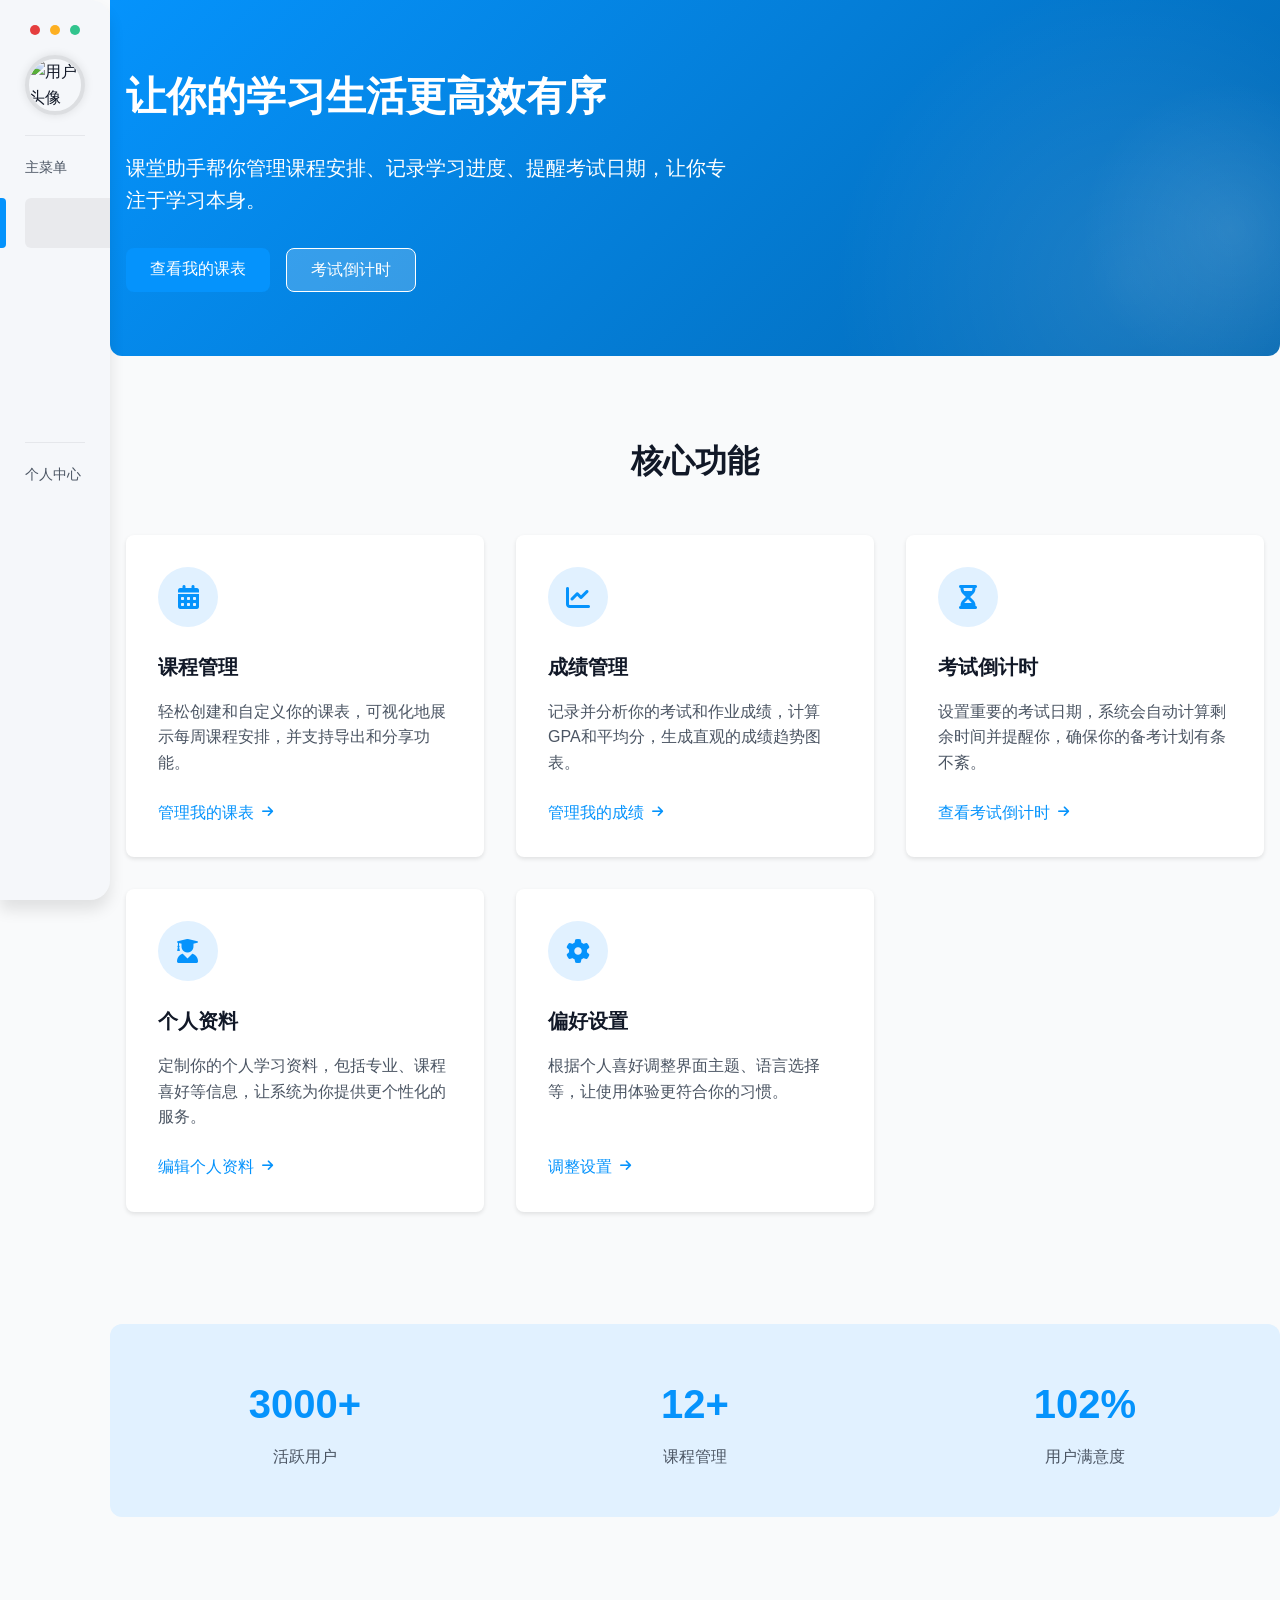
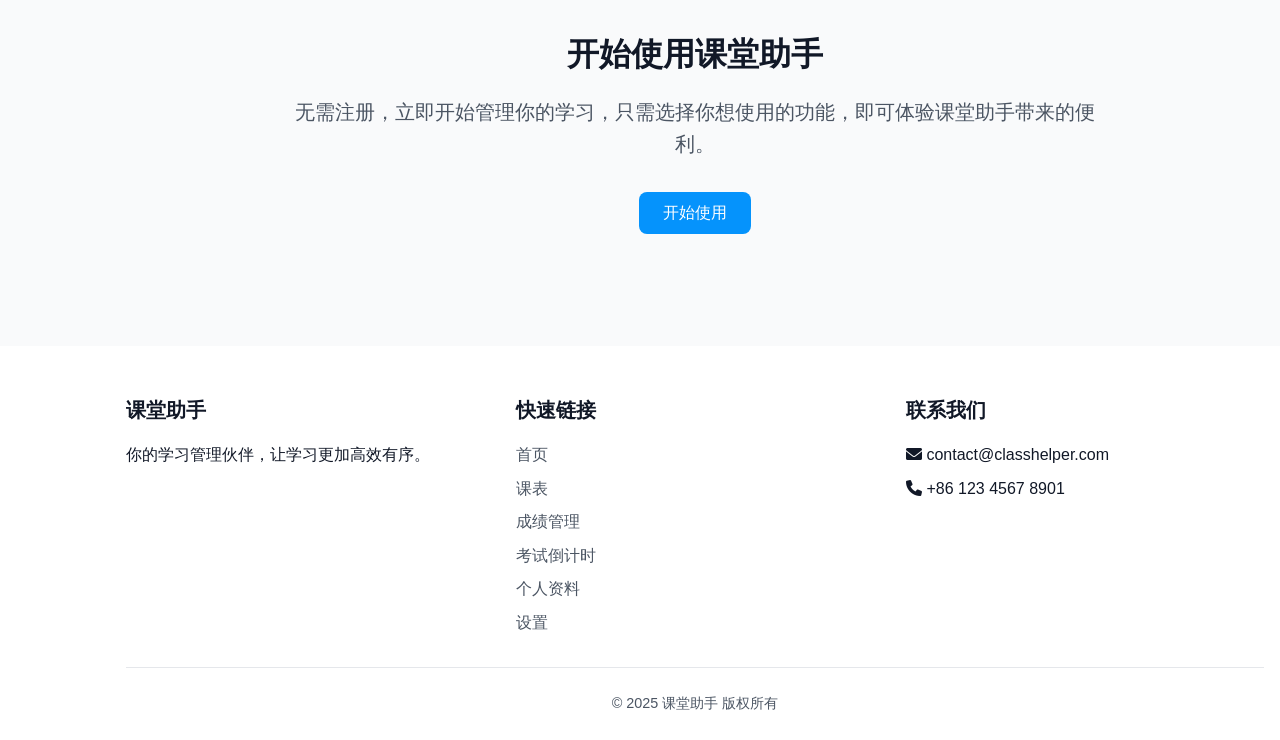
==== index.html @ 1c9ebeb3 "添加滚动动画样式和模块，并在“首页”成功应用" ====
<!DOCTYPE html>
<html lang="zh-CN">
  <head>
    <meta charset="UTF-8" />
    <meta name="viewport" content="width=device-width, initial-scale=1.0" />
    <title>课堂助手 - 你的学习管理伙伴</title>
    <link rel="stylesheet" href="css/styles.css" />
    <link rel="stylesheet" href="css/sidebar.css" />
    <!-- 添加滚动动画样式 -->
    <link rel="stylesheet" href="css/scrollAnimation.css" />
    <!-- 使用图标库 -->
    <link
      rel="stylesheet"
      href="https://cdnjs.cloudflare.com/ajax/libs/font-awesome/6.0.0/css/all.min.css"
    />
    <!-- 添加 Remix Icon 库，用于侧边栏图标 -->
    <link
      href="https://cdn.jsdelivr.net/npm/remixicon@3.5.0/fonts/remixicon.css"
      rel="stylesheet"
    />
    <style>
      /* 首页特定样式 */
      .hero-section {
        background: linear-gradient(135deg, var(--primary-color), #0368b2);
        color: white;
        padding: 4rem 0;
        margin-bottom: 3rem;
        border-radius: 0 0 var(--border-radius-lg) var(--border-radius-lg);
        position: relative;
        overflow: hidden;
      }

      .hero-content {
        max-width: 600px;
        position: relative;
        z-index: 2;
      }

      .hero-title {
        font-size: 2.5rem;
        font-weight: 700;
        margin-bottom: 1.5rem;
      }

      .hero-text {
        font-size: 1.25rem;
        margin-bottom: 2rem;
        opacity: 0.9;
      }

      .hero-buttons {
        display: flex;
        gap: 1rem;
        flex-wrap: wrap;
      }

      .hero-decoration {
        position: absolute;
        right: -150px;
        top: -20px;
        width: 600px;
        height: 600px;
        background: radial-gradient(
          circle,
          rgba(255, 255, 255, 0.1) 0%,
          rgba(255, 255, 255, 0) 70%
        );
        border-radius: 50%;
        z-index: 1;
      }

      .hero-decoration::before {
        content: "";
        position: absolute;
        right: 50px;
        top: 100px;
        width: 300px;
        height: 300px;
        background: radial-gradient(
          circle,
          rgba(255, 255, 255, 0.1) 0%,
          rgba(255, 255, 255, 0) 70%
        );
        border-radius: 50%;
      }

      .features-section {
        padding: 2rem 0 4rem;
      }

      .section-title {
        text-align: center;
        margin-bottom: 3rem;
        font-size: 2rem;
        font-weight: 700;
      }

      .features-grid {
        display: grid;
        grid-template-columns: repeat(auto-fill, minmax(300px, 1fr));
        gap: 2rem;
      }

      .feature-card {
        padding: 2rem;
        border-radius: var(--border-radius);
        background-color: var(--background-color);
        box-shadow: var(--shadow);
        display: flex;
        flex-direction: column;
        align-items: flex-start;
        transition: transform 0.3s, box-shadow 0.3s;
      }

      .feature-card:hover {
        transform: translateY(-5px);
        box-shadow: var(--shadow-md);
      }

      .feature-icon {
        width: 60px;
        height: 60px;
        background-color: var(--primary-light);
        color: var(--primary-color);
        display: flex;
        align-items: center;
        justify-content: center;
        border-radius: 50%;
        font-size: 1.5rem;
        margin-bottom: 1.5rem;
      }

      .feature-title {
        font-size: 1.25rem;
        font-weight: 600;
        margin-bottom: 1rem;
      }

      .feature-text {
        color: var(--text-secondary);
        margin-bottom: 1.5rem;
      }

      .feature-link {
        margin-top: auto;
        font-weight: 500;
        display: flex;
        align-items: center;
        gap: 0.5rem;
      }

      .feature-link i {
        font-size: 0.8rem;
        transition: transform 0.3s;
      }

      .feature-link:hover i {
        transform: translateX(3px);
      }

      .stats-section {
        background-color: var(--primary-light);
        padding: 3rem 0;
        margin: 3rem 0;
        border-radius: var(--border-radius-lg);
      }

      .stats-grid {
        display: grid;
        grid-template-columns: repeat(3, 1fr);
        gap: 2rem;
      }

      .stat-item {
        text-align: center;
      }

      .stat-number {
        font-size: 2.5rem;
        font-weight: 700;
        color: var(--primary-color);
        margin-bottom: 0.5rem;
      }

      .stat-label {
        color: var(--text-secondary);
        font-weight: 500;
      }

      .cta-section {
        padding: 4rem 0;
        text-align: center;
      }

      .cta-title {
        font-size: 2rem;
        margin-bottom: 1rem;
      }

      .cta-text {
        color: var(--text-secondary);
        font-size: 1.25rem;
        max-width: 800px;
        margin: 0 auto 2rem;
      }

      /* 响应式设计调整 */
      @media (max-width: 768px) {
        .hero-title {
          font-size: 2rem;
        }

        .hero-text {
          font-size: 1.1rem;
        }

        .stats-grid {
          grid-template-columns: 1fr;
          gap: 1rem;
        }

        .feature-card {
          padding: 1.5rem;
        }
      }
    </style>
  </head>
  <body>
    <!-- 侧边栏导航 -->
    <aside class="sidebar">
      <!-- 按钮组 -->
      <div class="sidebar-btn">
        <div class="sidebar-btn-item"></div>
        <div class="sidebar-btn-item"></div>
        <div class="sidebar-btn-item"></div>
      </div>

      <!-- 用户资料 -->
      <div class="sidebar-profile">
        <div class="sidebar-profile-img">
          <img
            src="https://randomuser.me/api/portraits/men/32.jpg"
            alt="用户头像"
          />
        </div>
        <div class="sidebar-profile-text">
          <p>欢迎使用</p>
          <h2>课堂助手</h2>
        </div>
      </div>

      <div class="sidebar-line"></div>

      <!-- 主菜单 -->
      <div class="sidebar-title">
        <p>主菜单</p>
      </div>

      <div class="sidebar-menu">
        <div class="sidebar-item active" data-href="index.html">
          <div class="sidebar-light"></div>
          <div class="sidebar-icon-left"><i class="ri-home-line"></i></div>
          <div class="sidebar-text">首页</div>
          <div class="sidebar-icon-right">
            <i class="ri-dashboard-line"></i>
          </div>
        </div>

        <div class="sidebar-item" data-href="schedule.html">
          <div class="sidebar-light"></div>
          <div class="sidebar-icon-left"><i class="ri-calendar-line"></i></div>
          <div class="sidebar-text">课表</div>
          <div class="sidebar-icon-right">
            <i class="ri-arrow-right-s-line"></i>
          </div>
        </div>

        <div class="sidebar-item" data-href="grades.html">
          <div class="sidebar-light"></div>
          <div class="sidebar-icon-left"><i class="ri-bar-chart-line"></i></div>
          <div class="sidebar-text">成绩管理</div>
          <div class="sidebar-icon-right">
            <i class="ri-arrow-right-s-line"></i>
          </div>
        </div>

        <div class="sidebar-item" data-href="countdown.html">
          <div class="sidebar-light"></div>
          <div class="sidebar-icon-left"><i class="ri-time-line"></i></div>
          <div class="sidebar-text">考试倒计时</div>
          <div class="sidebar-icon-right">
            <i class="ri-arrow-right-s-line"></i>
          </div>
        </div>
      </div>

      <div class="sidebar-line"></div>

      <!-- 个人中心 -->
      <div class="sidebar-title">
        <p>个人中心</p>
      </div>

      <div class="sidebar-menu">
        <div class="sidebar-item" data-href="profile.html">
          <div class="sidebar-light"></div>
          <div class="sidebar-icon-left"><i class="ri-user-line"></i></div>
          <div class="sidebar-text">个人资料</div>
          <div class="sidebar-icon-right">
            <i class="ri-arrow-right-s-line"></i>
          </div>
        </div>

        <div class="sidebar-item" data-href="settings.html">
          <div class="sidebar-light"></div>
          <div class="sidebar-icon-left">
            <i class="ri-settings-3-line"></i>
          </div>
          <div class="sidebar-text">设置</div>
          <div class="sidebar-icon-right">
            <i class="ri-settings-3-line"></i>
          </div>
        </div>
      </div>
    </aside>

    <!-- 移动端菜单切换按钮 -->
    <div class="sidebar-toggle">
      <i class="ri-menu-line"></i>
    </div>

    <!-- 移动端遮罩层 -->
    <div class="sidebar-overlay"></div>

    <!-- 主要内容 -->
    <main class="sidebar-active">
      <!-- 英雄区域 -->
      <section class="hero-section">
        <div class="container">
          <div class="hero-content">
            <h1 class="hero-title animate-on-scroll fade-up">
              让你的学习生活更高效有序
            </h1>
            <p class="hero-text animate-on-scroll fade-up delay-100">
              课堂助手帮你管理课程安排、记录学习进度、提醒考试日期，让你专注于学习本身。
            </p>
            <div class="hero-buttons animate-on-scroll fade-up delay-200">
              <a href="schedule.html" class="btn">查看我的课表</a>
              <a
                href="countdown.html"
                class="btn btn-outline"
                style="
                  background-color: rgba(255, 255, 255, 0.2);
                  border-color: white;
                  color: white;
                "
                >考试倒计时</a
              >
            </div>
          </div>
          <div class="hero-decoration"></div>
        </div>
      </section>

      <!-- 特色功能区域 -->
      <section class="features-section">
        <div class="container">
          <h2 class="section-title animate-on-scroll fade-up">核心功能</h2>
          <div class="features-grid">
            <!-- 课表特性 -->
            <div class="feature-card animate-on-scroll fade-up">
              <div class="feature-icon">
                <i class="fas fa-calendar-alt"></i>
              </div>
              <h3 class="feature-title">课程管理</h3>
              <p class="feature-text">
                轻松创建和自定义你的课表，可视化地展示每周课程安排，并支持导出和分享功能。
              </p>
              <a href="schedule.html" class="feature-link">
                管理我的课表 <i class="fas fa-arrow-right"></i>
              </a>
            </div>

            <!-- 成绩管理特性 -->
            <div class="feature-card animate-on-scroll fade-up delay-100">
              <div class="feature-icon">
                <i class="fas fa-chart-line"></i>
              </div>
              <h3 class="feature-title">成绩管理</h3>
              <p class="feature-text">
                记录并分析你的考试和作业成绩，计算GPA和平均分，生成直观的成绩趋势图表。
              </p>
              <a href="grades.html" class="feature-link">
                管理我的成绩 <i class="fas fa-arrow-right"></i>
              </a>
            </div>

            <!-- 倒计时特性 -->
            <div class="feature-card animate-on-scroll fade-up delay-200">
              <div class="feature-icon">
                <i class="fas fa-hourglass-half"></i>
              </div>
              <h3 class="feature-title">考试倒计时</h3>
              <p class="feature-text">
                设置重要的考试日期，系统会自动计算剩余时间并提醒你，确保你的备考计划有条不紊。
              </p>
              <a href="countdown.html" class="feature-link">
                查看考试倒计时 <i class="fas fa-arrow-right"></i>
              </a>
            </div>

            <!-- 个性化特性 -->
            <div class="feature-card animate-on-scroll fade-up">
              <div class="feature-icon">
                <i class="fas fa-user-graduate"></i>
              </div>
              <h3 class="feature-title">个人资料</h3>
              <p class="feature-text">
                定制你的个人学习资料，包括专业、课程喜好等信息，让系统为你提供更个性化的服务。
              </p>
              <a href="profile.html" class="feature-link">
                编辑个人资料 <i class="fas fa-arrow-right"></i>
              </a>
            </div>

            <!-- 设置特性 -->
            <div class="feature-card animate-on-scroll fade-up delay-100">
              <div class="feature-icon">
                <i class="fas fa-cog"></i>
              </div>
              <h3 class="feature-title">偏好设置</h3>
              <p class="feature-text">
                根据个人喜好调整界面主题、语言选择等，让使用体验更符合你的习惯。
              </p>
              <a href="settings.html" class="feature-link">
                调整设置 <i class="fas fa-arrow-right"></i>
              </a>
            </div>
          </div>
        </div>
      </section>

      <!-- 统计数据 -->
      <section class="stats-section">
        <div class="container">
          <div class="stats-grid">
            <div class="stat-item animate-on-scroll zoom-in">
              <div class="stat-number">3000+</div>
              <div class="stat-label">活跃用户</div>
            </div>
            <div class="stat-item animate-on-scroll zoom-in delay-100">
              <div class="stat-number">12,000+</div>
              <div class="stat-label">课程管理</div>
            </div>
            <div class="stat-item animate-on-scroll zoom-in delay-200">
              <div class="stat-number">98%</div>
              <div class="stat-label">用户满意度</div>
            </div>
          </div>
        </div>
      </section>

      <!-- 呼吁行动区域 -->
      <section class="cta-section">
        <div class="container">
          <h2 class="cta-title animate-on-scroll fade-up">开始使用课堂助手</h2>
          <p class="cta-text animate-on-scroll fade-up delay-100">
            无需注册，立即开始管理你的学习，只需选择你想使用的功能，即可体验课堂助手带来的便利。
          </p>
          <a
            href="schedule.html"
            class="btn animate-on-scroll fade-up delay-200"
            >开始使用</a
          >
        </div>
      </section>
    </main>

    <!-- 页脚 -->
    <footer class="footer">
      <div class="container">
        <div class="footer-content">
          <div class="footer-column">
            <h3 class="footer-title">课堂助手</h3>
            <p>你的学习管理伙伴，让学习更加高效有序。</p>
          </div>
          <div class="footer-column">
            <h3 class="footer-title">快速链接</h3>
            <ul class="footer-links">
              <li><a href="index.html">首页</a></li>
              <li><a href="schedule.html">课表</a></li>
              <li><a href="grades.html">成绩管理</a></li>
              <li><a href="countdown.html">考试倒计时</a></li>
              <li><a href="profile.html">个人资料</a></li>
              <li><a href="settings.html">设置</a></li>
            </ul>
          </div>
          <div class="footer-column">
            <h3 class="footer-title">联系我们</h3>
            <ul class="footer-links">
              <li><i class="fas fa-envelope"></i> contact@classhelper.com</li>
              <li><i class="fas fa-phone"></i> +86 123 4567 8901</li>
            </ul>
          </div>
        </div>
        <div class="footer-bottom">
          <p>&copy; 2025 课堂助手 版权所有</p>
        </div>
      </div>
    </footer>

    <script src="js/main.js"></script>
    <script src="js/sidebar.js"></script>
    <!-- 添加滚动动画脚本 -->
    <script src="js/scrollAnimation.js"></script>
    <script>
      document.addEventListener("DOMContentLoaded", function () {
        // 初始化滚动动画
        initScrollAnimation(".animate-on-scroll", {
          threshold: 0.1,
          once: true,
        });

        // 滚动动画效果
        const animateStatistics = () => {
          const stats = document.querySelectorAll(".stat-number");

          stats.forEach((stat) => {
            const target = parseInt(stat.textContent);
            let current = 0;
            const increment = target / 30; // 将动画分成30步

            const updateCount = () => {
              if (current < target) {
                current += increment;
                stat.textContent =
                  Math.ceil(current) +
                  (stat.textContent.includes("%") ? "%" : "+");
                requestAnimationFrame(updateCount);
              } else {
                stat.textContent =
                  target + (stat.textContent.includes("%") ? "%" : "+");
              }
            };

            // 当元素滚动到可见范围时启动动画
            const observer = new IntersectionObserver(
              (entries) => {
                entries.forEach((entry) => {
                  if (entry.isIntersecting) {
                    updateCount();
                    observer.unobserve(entry.target);
                  }
                });
              },
              { threshold: 0.5 }
            );

            observer.observe(stat);
          });
        };

        // 初始化统计数字动画
        animateStatistics();
      });
    </script>
  </body>
</html>
---- css/styles.css ----
/* 
   课堂助手 CSS 样式表
   参考 Hugging Face 风格的配色方案
*/

/* 全局变量定义 - 亮色模式 */
:root {
  --primary-color: #0593FC;
  --primary-light: #E1F1FF;
  --primary-dark: #0368B2;
  
  --secondary-color: #F9AF43;
  --secondary-light: #FFF0DB;
  
  --success-color: #31C48D;
  --warning-color: #FDB022;
  --danger-color: #E53E3E;
  
  --background-color: #ffffff;
  --background-secondary: #f9fafb;
  
  --text-color: #111827;
  --text-secondary: #4b5563;
  
  --border-color: #e5e7eb;
  
  --shadow: 0 2px 4px rgba(0, 0, 0, 0.1);
  --shadow-md: 0 4px 6px rgba(0, 0, 0, 0.1);
  --shadow-lg: 0 10px 15px rgba(0, 0, 0, 0.1);
  
  --border-radius: 0.5rem;
  --border-radius-sm: 0.25rem;
  --border-radius-lg: 0.75rem;
}

/* 暗色模式变量 */
[data-theme="dark"] {
  --primary-color: #3B82F6;
  --primary-light: #1E3A8A;
  --primary-dark: #60A5FA;
  
  --secondary-color: #F59E0B;
  --secondary-light: #92400E;
  
  --success-color: #10B981;
  --warning-color: #F59E0B;
  --danger-color: #EF4444;
  
  --background-color: #111827;
  --background-secondary: #1F2937;
  
  --text-color: #F9FAFB;
  --text-secondary: #D1D5DB;
  
  --border-color: #374151;
  
  --shadow: 0 2px 4px rgba(0, 0, 0, 0.5);
  --shadow-md: 0 4px 6px rgba(0, 0, 0, 0.5);
  --shadow-lg: 0 10px 15px rgba(0, 0, 0, 0.5);
}

/* 基础样式重置 */
* {
  margin: 0;
  padding: 0;
  box-sizing: border-box;
}

body {
  font-family: -apple-system, BlinkMacSystemFont, "Segoe UI", Roboto, Oxygen,
    Ubuntu, Cantarell, "Open Sans", "Helvetica Neue", sans-serif;
  line-height: 1.6;
  color: var(--text-color);
  background-color: var(--background-secondary);
  transition: background-color 0.3s, color 0.3s;
}

a {
  text-decoration: none;
  color: var(--primary-color);
}

ul {
  list-style: none;
}

img {
  max-width: 100%;
}

/* 实用工具类 */
.container {
  width: 100%;
  max-width: 1200px;
  padding: 0 1rem;
  margin: 0 auto;
}

.text-center {
  text-align: center;
}

.mb-1 {
  margin-bottom: 0.25rem;
}

.mb-2 {
  margin-bottom: 0.5rem;
}

.mb-3 {
  margin-bottom: 1rem;
}

.mb-4 {
  margin-bottom: 1.5rem;
}

.mt-1 {
  margin-top: 0.25rem;
}

.mt-2 {
  margin-top: 0.5rem;
}

.mt-3 {
  margin-top: 1rem;
}

.mt-4 {
  margin-top: 1.5rem;
}

.py-1 {
  padding-top: 0.25rem;
  padding-bottom: 0.25rem;
}

.py-2 {
  padding-top: 0.5rem;
  padding-bottom: 0.5rem;
}

.py-3 {
  padding-top: 1rem;
  padding-bottom: 1rem;
}

.py-4 {
  padding-top: 1.5rem;
  padding-bottom: 1.5rem;
}

.py-5 {
  padding-top: 3rem;
  padding-bottom: 3rem;
}

/* 导航栏样式 */
.navbar {
  background-color: var(--background-color);
  box-shadow: var(--shadow);
  position: sticky;
  top: 0;
  z-index: 100;
}

.navbar-container {
  display: flex;
  justify-content: space-between;
  align-items: center;
  padding: 1rem 0;
}

.logo {
  font-size: 1.5rem;
  font-weight: 700;
  color: var(--primary-color);
  display: flex;
  align-items: center;
  gap: 0.5rem;
}

.nav-toggle {
  display: none;
  background: none;
  border: none;
  font-size: 1.5rem;
  color: var(--text-color);
  cursor: pointer;
}

.nav-links {
  display: flex;
  align-items: center;
  gap: 1.5rem;
}

.nav-links a {
  color: var(--text-color);
  font-weight: 500;
  position: relative;
}

.nav-links a::after {
  content: '';
  position: absolute;
  left: 0;
  bottom: -4px;
  width: 0;
  height: 2px;
  background-color: var(--primary-color);
  transition: width 0.3s;
}

.nav-links a:hover::after,
.nav-links a.active::after {
  width: 100%;
}

.nav-links a.active {
  color: var(--primary-color);
}

/* 按钮样式 */
.btn {
  display: inline-block;
  background-color: var(--primary-color);
  color: white;
  padding: 0.5rem 1.5rem;
  border-radius: var(--border-radius);
  font-weight: 500;
  transition: background-color 0.3s;
  border: none;
  cursor: pointer;
  text-align: center;
}

.btn:hover {
  background-color: var(--primary-dark);
}

.btn-outline {
  background-color: transparent;
  border: 1px solid var(--primary-color);
  color: var(--primary-color);
}

.btn-outline:hover {
  background-color: var(--primary-light);
}

/* 表单元素样式 */
.form-group {
  margin-bottom: 1rem;
}

.form-label {
  display: block;
  margin-bottom: 0.5rem;
  font-weight: 500;
}

.form-control {
  width: 100%;
  padding: 0.5rem 0.75rem;
  border: 1px solid var(--border-color);
  border-radius: var(--border-radius-sm);
  background-color: var(--background-color);
  color: var(--text-color);
  transition: border-color 0.3s;
}

.form-control:focus {
  outline: none;
  border-color: var(--primary-color);
  box-shadow: 0 0 0 2px var(--primary-light);
}

textarea.form-control {
  resize: vertical;
  min-height: 100px;
}

select.form-control {
  appearance: none;
  background-image: url("data:image/svg+xml;charset=UTF-8,%3csvg xmlns='http://www.w3.org/2000/svg' viewBox='0 0 24 24' fill='none' stroke='currentColor' stroke-width='2' stroke-linecap='round' stroke-linejoin='round'%3e%3cpolyline points='6 9 12 15 18 9'%3e%3c/polyline%3e%3c/svg%3e");
  background-repeat: no-repeat;
  background-position: right 0.75rem center;
  background-size: 1rem;
  padding-right: 2.5rem;
}

/* 卡片样式 */
.card {
  background-color: var(--background-color);
  border-radius: var(--border-radius);
  box-shadow: var(--shadow);
  padding: 1.5rem;
  transition: transform 0.3s, box-shadow 0.3s;
}

.card:hover {
  transform: translateY(-5px);
  box-shadow: var(--shadow-md);
}

.card-title {
  margin-bottom: 1rem;
  font-size: 1.25rem;
  color: var(--text-color);
}

/* 通知提示样式 */
.notification-container {
  position: fixed;
  top: 20px;
  right: 20px;
  z-index: 1000;
  display: flex;
  flex-direction: column;
  gap: 1rem;
  width: 300px;
}

.notification {
  background-color: var(--background-color);
  border-radius: var(--border-radius);
  box-shadow: var(--shadow-md);
  padding: 1rem;
  display: flex;
  justify-content: space-between;
  align-items: flex-start;
}

.notification-content {
  display: flex;
  align-items: flex-start;
  gap: 0.75rem;
}

.notification-content i {
  margin-top: 2px;
}

.notification-close {
  background: none;
  border: none;
  font-size: 1.25rem;
  cursor: pointer;
  color: var(--text-secondary);
}

.notification-success {
  border-left: 4px solid var(--success-color);
}

.notification-success i {
  color: var(--success-color);
}

.notification-error {
  border-left: 4px solid var(--danger-color);
}

.notification-error i {
  color: var(--danger-color);
}

.notification-warning {
  border-left: 4px solid var(--warning-color);
}

.notification-warning i {
  color: var(--warning-color);
}

.notification-info {
  border-left: 4px solid var(--primary-color);
}

.notification-info i {
  color: var(--primary-color);
}

@keyframes fadeIn {
  from { opacity: 0; transform: translateY(-10px); }
  to { opacity: 1; transform: translateY(0); }
}

@keyframes fadeOut {
  from { opacity: 1; transform: translateY(0); }
  to { opacity: 0; transform: translateY(-10px); }
}

.fade-in {
  animation: fadeIn 0.3s ease forwards;
}

.fade-out {
  animation: fadeOut 0.3s ease forwards;
}

/* 页脚样式 */
.footer {
  background-color: var(--background-color);
  padding: 3rem 0 1.5rem;
  margin-top: 3rem;
}

.footer-content {
  display: flex;
  flex-wrap: wrap;
  gap: 2rem;
  margin-bottom: 2rem;
}

.footer-column {
  flex: 1;
  min-width: 200px;
}

.footer-title {
  font-size: 1.25rem;
  margin-bottom: 1rem;
  color: var(--text-color);
}

.footer-links {
  display: flex;
  flex-direction: column;
  gap: 0.5rem;
}

.footer-links a {
  color: var(--text-secondary);
  transition: color 0.3s;
}

.footer-links a:hover {
  color: var(--primary-color);
}

.footer-bottom {
  text-align: center;
  padding-top: 1.5rem;
  border-top: 1px solid var(--border-color);
  color: var(--text-secondary);
  font-size: 0.9rem;
}

/* 响应式设计 */
@media (max-width: 768px) {
  .nav-toggle {
    display: block;
  }
  
  .nav-links {
    position: fixed;
    top: 0;
    left: -100%;
    width: 80%;
    max-width: 300px;
    height: 100vh;
    background-color: var(--background-color);
    flex-direction: column;
    align-items: flex-start;
    padding: 2rem;
    transition: left 0.3s;
    box-shadow: var(--shadow-lg);
  }
  
  .nav-links.active {
    left: 0;
  }
  
  .nav-links a {
    width: 100%;
    padding: 0.75rem 0;
  }
  
  .nav-links a::after {
    display: none;
  }
  
  .notification-container {
    width: calc(100% - 40px);
    max-width: 500px;
  }
}
---- css/sidebar.css ----
/* 
   课堂助手 - 侧边栏样式
   基于演示动态边栏项目，颜色已与主项目同步
*/

/* 侧边栏容器 */
.sidebar {
    width: 110px;
    height: 100vh;
    background: #f5f7fa; /* 亮色模式背景 */
    border-radius: 0 20px 20px 0;
    overflow: hidden;
    transition: 0.4s ease-in-out;
    box-shadow: var(--shadow-lg);
    position: fixed;
    top: 0;
    left: 0;
    z-index: 1000;
}

/* 深色模式样式 */
[data-theme="dark"] .sidebar {
    background: #0d1117;
}

.sidebar:hover {
    width: 280px;
}

/* 按钮组 */
.sidebar-btn {
    width: 60px;
    height: 10px;
    display: flex;
    justify-content: space-around;
    margin-left: 25px;
    margin-top: 25px;
}

.sidebar-btn-item {
    width: 10px;
    height: 10px;
    border-radius: 50%;
}

.sidebar-btn-item:nth-child(1) {
    background: var(--danger-color);
}

.sidebar-btn-item:nth-child(2) {
    background: var(--warning-color);
}

.sidebar-btn-item:nth-child(3) {
    background: var(--success-color);
}

/* 用户信息区域 */
.sidebar-profile {
    width: 250px;
    height: 60px;
    margin-left: 25px;
    margin-top: 20px;
    display: flex;
}

.sidebar-profile-img {
    width: 60px;
    height: 60px;
    border-radius: 50%;
    border: 4px solid rgba(0, 0, 0, 0.1); /* 亮色边框 */
    overflow: hidden;
    box-shadow: 0 0 10px rgba(0, 0, 0, 0.1);
}

[data-theme="dark"] .sidebar-profile-img {
    border: 4px solid rgba(255, 255, 255, 0.3); /* 深色边框 */
    box-shadow: 0 0 10px rgba(0, 0, 0, 0.2);
}

.sidebar-profile-img img {
    width: 100%;
    height: 100%;
    border-radius: 50%;
    object-fit: cover;
    transition: 0.3s;
}

.sidebar-profile-img:hover img {
    transform: scale(1.05);
}

.sidebar-profile-text {
    height: 60px;
    margin-left: 25px;
}

.sidebar-profile-text p {
    padding-top: 5px;
    color: var(--text-secondary);
}

.sidebar-profile-text h2 {
    font-weight: 400;
    color: var(--text-color);
}

/* 分隔线 */
.sidebar-line {
    width: 60px;
    height: 1px;
    background: var(--border-color);
    margin: 20px 25px;
    transition: 0.5s;
}

[data-theme="dark"] .sidebar-line {
    background: rgba(245, 253, 255, 0.5);
}

.sidebar:hover .sidebar-line {
    width: 230px;
}

/* 分类标题 */
.sidebar-title {
    width: 60px;
    margin-left: 25px;
    margin-bottom: 20px;
}

.sidebar-title p {
    font-size: 14px;
    color: var(--text-secondary);
}

[data-theme="dark"] .sidebar-title p {
    color: rgba(255, 255, 255, 0.6);
}

/* 菜单区域 */
.sidebar-menu {
    width: 230px;
    margin-left: 25px;
}

/* 菜单项 */
.sidebar-item {
    display: flex;
    position: relative;
    transition: 0.5s;
    border-radius: 6px;
    margin-bottom: 8px;
    cursor: pointer;
}

.sidebar-item:hover, .sidebar-item.active {
    background-color: rgba(0, 0, 0, 0.05); /* 亮色模式悬停背景 */
}

[data-theme="dark"] .sidebar-item:hover, 
[data-theme="dark"] .sidebar-item.active {
    background-color: rgba(255, 255, 255, 0.15); /* 深色模式悬停背景 */
}

.sidebar-item.active .sidebar-light {
    opacity: 1;
}

.sidebar-item:hover .sidebar-light {
    opacity: 0.7;
}

/* 左侧图标 */
.sidebar-icon-left {
    width: 60px;
    height: 50px;
    display: flex;
    justify-content: center;
    align-items: center;
}

/* 中间文本 */
.sidebar-text {
    width: 0px;
    height: 50px;
    display: flex;
    align-items: center;
    transition: 0.5s;
    overflow: hidden;
    position: relative;
    left: -20px;
    opacity: 0;
    color: var(--text-color);
}

[data-theme="dark"] .sidebar-text {
    color: rgba(255, 255, 255, 0.8);
}

.sidebar:hover .sidebar-text {
    width: 160px;
    opacity: 1;
    left: 0;
}

/* 右侧图标 */
.sidebar-icon-right {
    width: 0px;
    height: 50px;
    transition: 0.5s;
    display: flex;
    justify-content: center;
    align-items: center;
    overflow: hidden;
    opacity: 0;
}

.sidebar:hover .sidebar-icon-right {
    width: 60px;
    opacity: 1;
}

/* 高亮条 */
.sidebar-light {
    width: 6px;
    height: 50px;
    background: var(--primary-color);
    position: absolute;
    left: -25px;
    transition: 0.5s;
    border-top-right-radius: 4px;
    border-bottom-right-radius: 4px;
    opacity: 0;
}

/* 图标样式 */
.sidebar-icon-left i {
    font-size: 22px;
    color: var(--text-secondary);
}

[data-theme="dark"] .sidebar-icon-left i {
    color: rgba(255, 255, 255, 0.7);
}

.sidebar-icon-right i {
    font-size: 18px;
    color: var(--primary-color);
}

[data-theme="dark"] .sidebar-icon-right i {
    color: var(--primary-color);
}

/* 主内容区域调整 */
.sidebar-active {
    padding-left: 110px;
    transition: padding 0.4s ease-in-out;
}

/* 确保页脚也有相同的左侧内边距 */
.footer {
    padding-left: 110px;
    transition: padding 0.4s ease-in-out;
}

/* 响应式设计 */
@media (max-width: 768px) {
    .sidebar {
        width: 0;
        opacity: 0;
    }
    
    .sidebar.active {
        width: 280px;
        opacity: 1;
    }
    
    .sidebar-active {
        padding-left: 0;
    }
    
    /* 在移动端视图中移除页脚的左侧内边距 */
    .footer {
        padding-left: 0;
    }
    
    .sidebar-text {
        width: 160px;
        opacity: 1;
        left: 0;
    }
    
    .sidebar-icon-right {
        width: 60px;
        opacity: 1;
    }
    
    .sidebar-line {
        width: 230px;
    }
    
    /* 移动端开关按钮 */
    .sidebar-toggle {
        position: fixed;
        top: 15px;
        left: 15px;
        background: var(--primary-color);
        color: white;
        width: 40px;
        height: 40px;
        border-radius: 50%;
        display: flex;
        align-items: center;
        justify-content: center;
        cursor: pointer;
        z-index: 1001;
        box-shadow: var(--shadow);
    }
    
    .sidebar-overlay {
        position: fixed;
        top: 0;
        left: 0;
        width: 100%;
        height: 100%;
        background: rgba(0, 0, 0, 0.5);
        z-index: 999;
        display: none;
    }
    
    .sidebar-overlay.active {
        display: block;
    }
}
---- css/scrollAnimation.css ----
/**
 * 课堂助手 - 滚动动画样式
 */

/* 基本的滚动动画元素样式 */
.animate-on-scroll {
  opacity: 0;
  transform: scale(0.8) translateY(30px);
  transition: all 0.6s ease-out;
}

/* 激活状态 */
.animate-on-scroll.active {
  opacity: 1;
  transform: none;
}

/* 预设的不同动画效果变体 */

/* 从下向上淡入 */
.fade-up {
  opacity: 0;
  transform: translateY(30px);
  transition: all 0.6s ease-out;
}

/* 从上向下淡入 */
.fade-down {
  opacity: 0;
  transform: translateY(-30px);
  transition: all 0.6s ease-out;
}

/* 从左向右淡入 */
.fade-right {
  opacity: 0;
  transform: translateX(-30px);
  transition: all 0.6s ease-out;
}

/* 从右向左淡入 */
.fade-left {
  opacity: 0;
  transform: translateX(30px);
  transition: all 0.6s ease-out;
}

/* 缩放淡入 */
.zoom-in {
  opacity: 0;
  transform: scale(0.8);
  transition: all 0.6s ease-out;
}

/* 激活状态对于所有动画效果都一样 */
.fade-up.active,
.fade-down.active,
.fade-right.active,
.fade-left.active,
.zoom-in.active {
  opacity: 1;
  transform: none;
}

/* 延迟类，可以组合使用创建序列动画效果 */
.delay-100 {
  transition-delay: 0.1s;
}

.delay-200 {
  transition-delay: 0.2s;
}

.delay-300 {
  transition-delay: 0.3s;
}

.delay-400 {
  transition-delay: 0.4s;
}

.delay-500 {
  transition-delay: 0.5s;
}
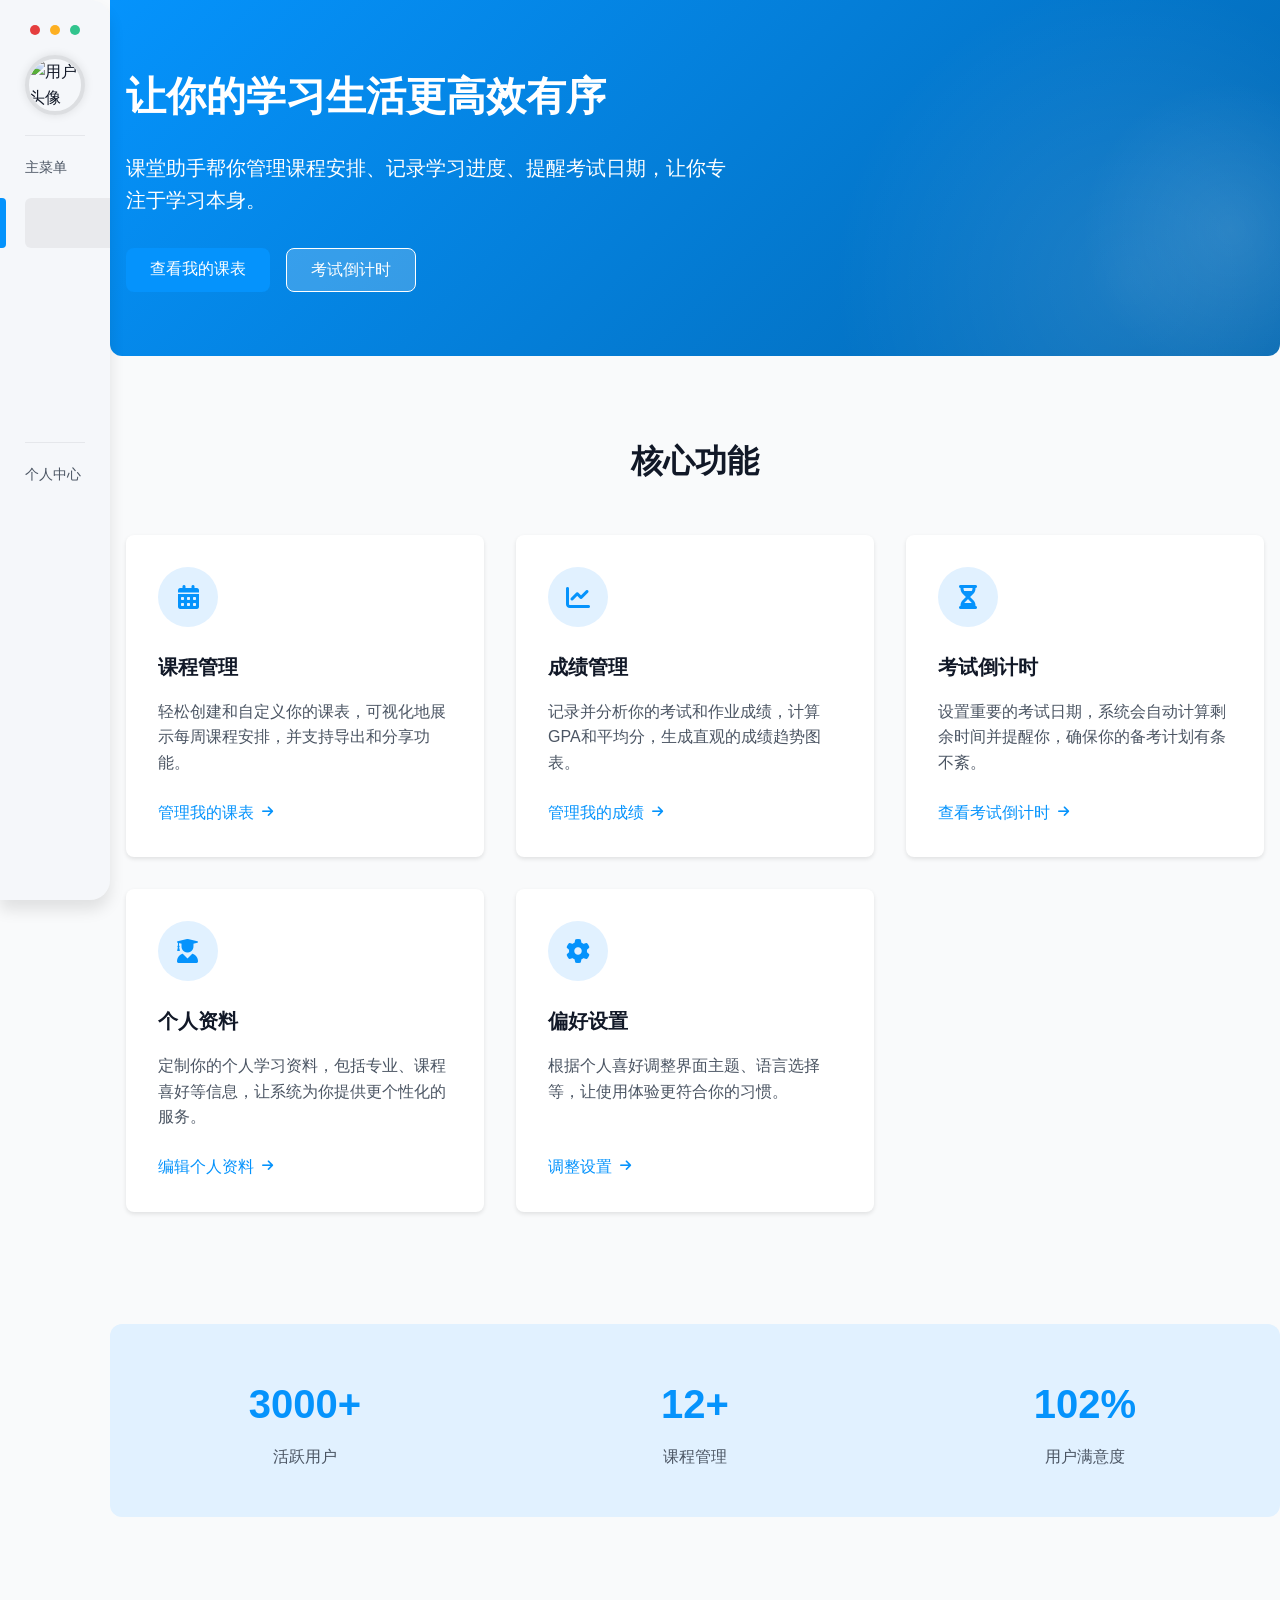
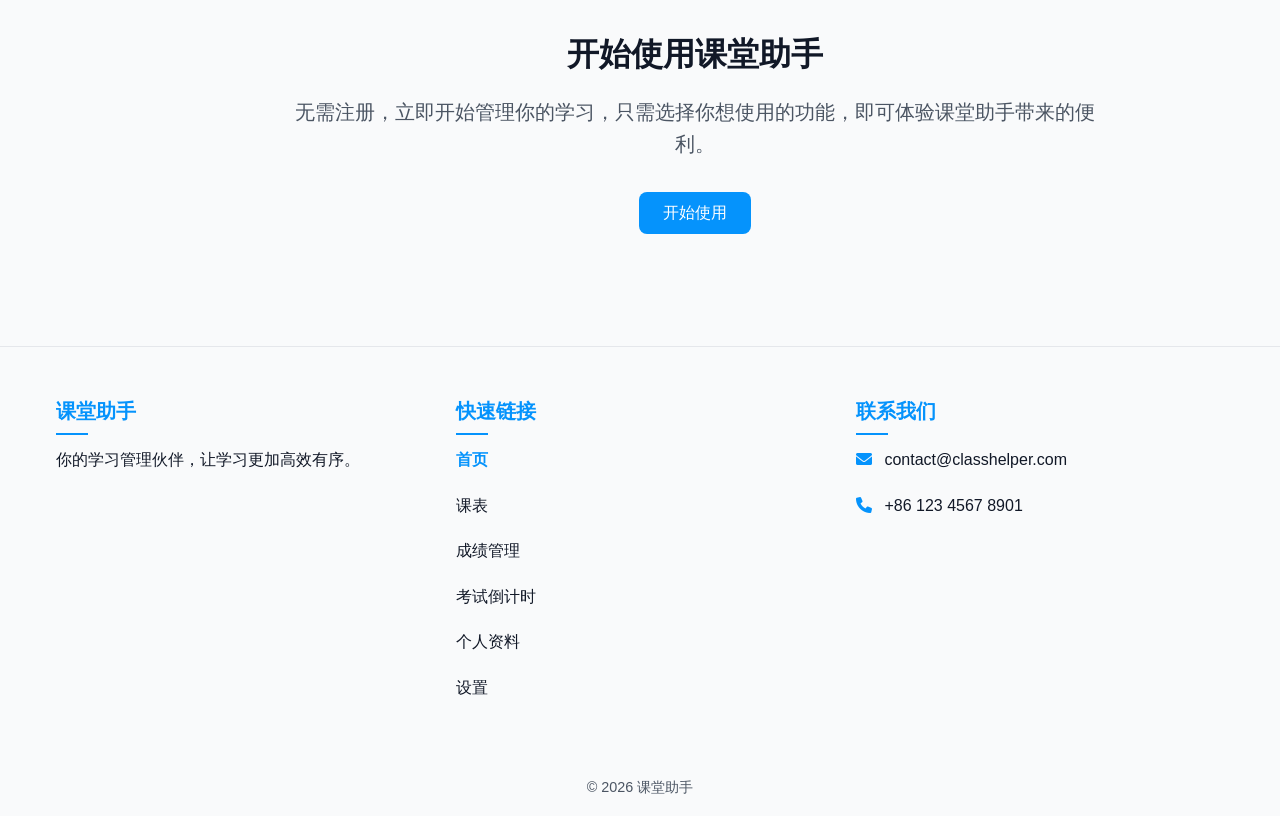
==== commit 386e7b9d: "拆分并模块化页脚样式和脚本，并在各页面中应用" ====
--- a/index.html
+++ b/index.html
@@ -6,6 +6,8 @@
     <title>课堂助手 - 你的学习管理伙伴</title>
     <link rel="stylesheet" href="css/styles.css" />
     <link rel="stylesheet" href="css/sidebar.css" />
+    <!-- 添加页脚样式 -->
+    <link rel="stylesheet" href="css/footer.css" />
     <!-- 添加滚动动画样式 -->
     <link rel="stylesheet" href="css/scrollAnimation.css" />
     <!-- 使用图标库 -->
@@ -476,41 +478,13 @@
       </section>
     </main>
 
-    <!-- 页脚 -->
-    <footer class="footer">
-      <div class="container">
-        <div class="footer-content">
-          <div class="footer-column">
-            <h3 class="footer-title">课堂助手</h3>
-            <p>你的学习管理伙伴，让学习更加高效有序。</p>
-          </div>
-          <div class="footer-column">
-            <h3 class="footer-title">快速链接</h3>
-            <ul class="footer-links">
-              <li><a href="index.html">首页</a></li>
-              <li><a href="schedule.html">课表</a></li>
-              <li><a href="grades.html">成绩管理</a></li>
-              <li><a href="countdown.html">考试倒计时</a></li>
-              <li><a href="profile.html">个人资料</a></li>
-              <li><a href="settings.html">设置</a></li>
-            </ul>
-          </div>
-          <div class="footer-column">
-            <h3 class="footer-title">联系我们</h3>
-            <ul class="footer-links">
-              <li><i class="fas fa-envelope"></i> contact@classhelper.com</li>
-              <li><i class="fas fa-phone"></i> +86 123 4567 8901</li>
-            </ul>
-          </div>
-        </div>
-        <div class="footer-bottom">
-          <p>&copy; 2025 课堂助手 版权所有</p>
-        </div>
-      </div>
-    </footer>
+    <!-- 页脚 - 简化为只保留容器 -->
+    <footer class="footer"></footer>
 
     <script src="js/main.js"></script>
     <script src="js/sidebar.js"></script>
+    <!-- 添加页脚脚本 -->
+    <script src="js/footer.js"></script>
     <!-- 添加滚动动画脚本 -->
     <script src="js/scrollAnimation.js"></script>
     <script>
--- a/css/footer.css
+++ b/css/footer.css
@@ -0,0 +1,95 @@
+/* 页脚样式 */
+.footer {
+  background-color: var(--background-secondary);
+  color: var(--text-color);
+  padding: 3rem 0 1rem;
+  margin-top: 3rem;
+  border-top: 1px solid var(--border-color);
+}
+
+.footer-content {
+  display: grid;
+  grid-template-columns: repeat(auto-fit, minmax(200px, 1fr));
+  gap: 2rem;
+  margin-bottom: 2rem;
+}
+
+.footer-column {
+  display: flex;
+  flex-direction: column;
+}
+
+.footer-title {
+  font-size: 1.25rem;
+  font-weight: 600;
+  margin-bottom: 1.25rem;
+  color: var(--primary-color);
+  position: relative;
+}
+
+.footer-title:after {
+  content: '';
+  position: absolute;
+  left: 0;
+  bottom: -0.5rem;
+  width: 2rem;
+  height: 2px;
+  background-color: var(--primary-color);
+}
+
+.footer-links {
+  list-style: none;
+  padding: 0;
+  margin: 0;
+}
+
+.footer-links li {
+  margin-bottom: 0.75rem;
+}
+
+.footer-links a {
+  color: var(--text-color);
+  text-decoration: none;
+  transition: color 0.2s, transform 0.2s;
+  display: inline-flex;
+  align-items: center;
+}
+
+.footer-links a:hover {
+  color: var(--primary-color);
+  transform: translateX(5px);
+}
+
+.footer-links i {
+  margin-right: 0.5rem;
+  color: var(--primary-color);
+}
+
+.footer-bottom {
+  text-align: center;
+  padding-top: 2rem;
+  border-top: 1px solid var(--border-color-light);
+  color: var(--text-secondary);
+  font-size: 0.9rem;
+}
+
+/* 响应式调整 */
+@media (max-width: 768px) {
+  .footer {
+    padding: 2rem 0 1rem;
+  }
+  
+  .footer-content {
+    grid-template-columns: 1fr;
+    gap: 1.5rem;
+  }
+  
+  .footer-column {
+    text-align: center;
+  }
+  
+  .footer-title:after {
+    left: 50%;
+    transform: translateX(-50%);
+  }
+}
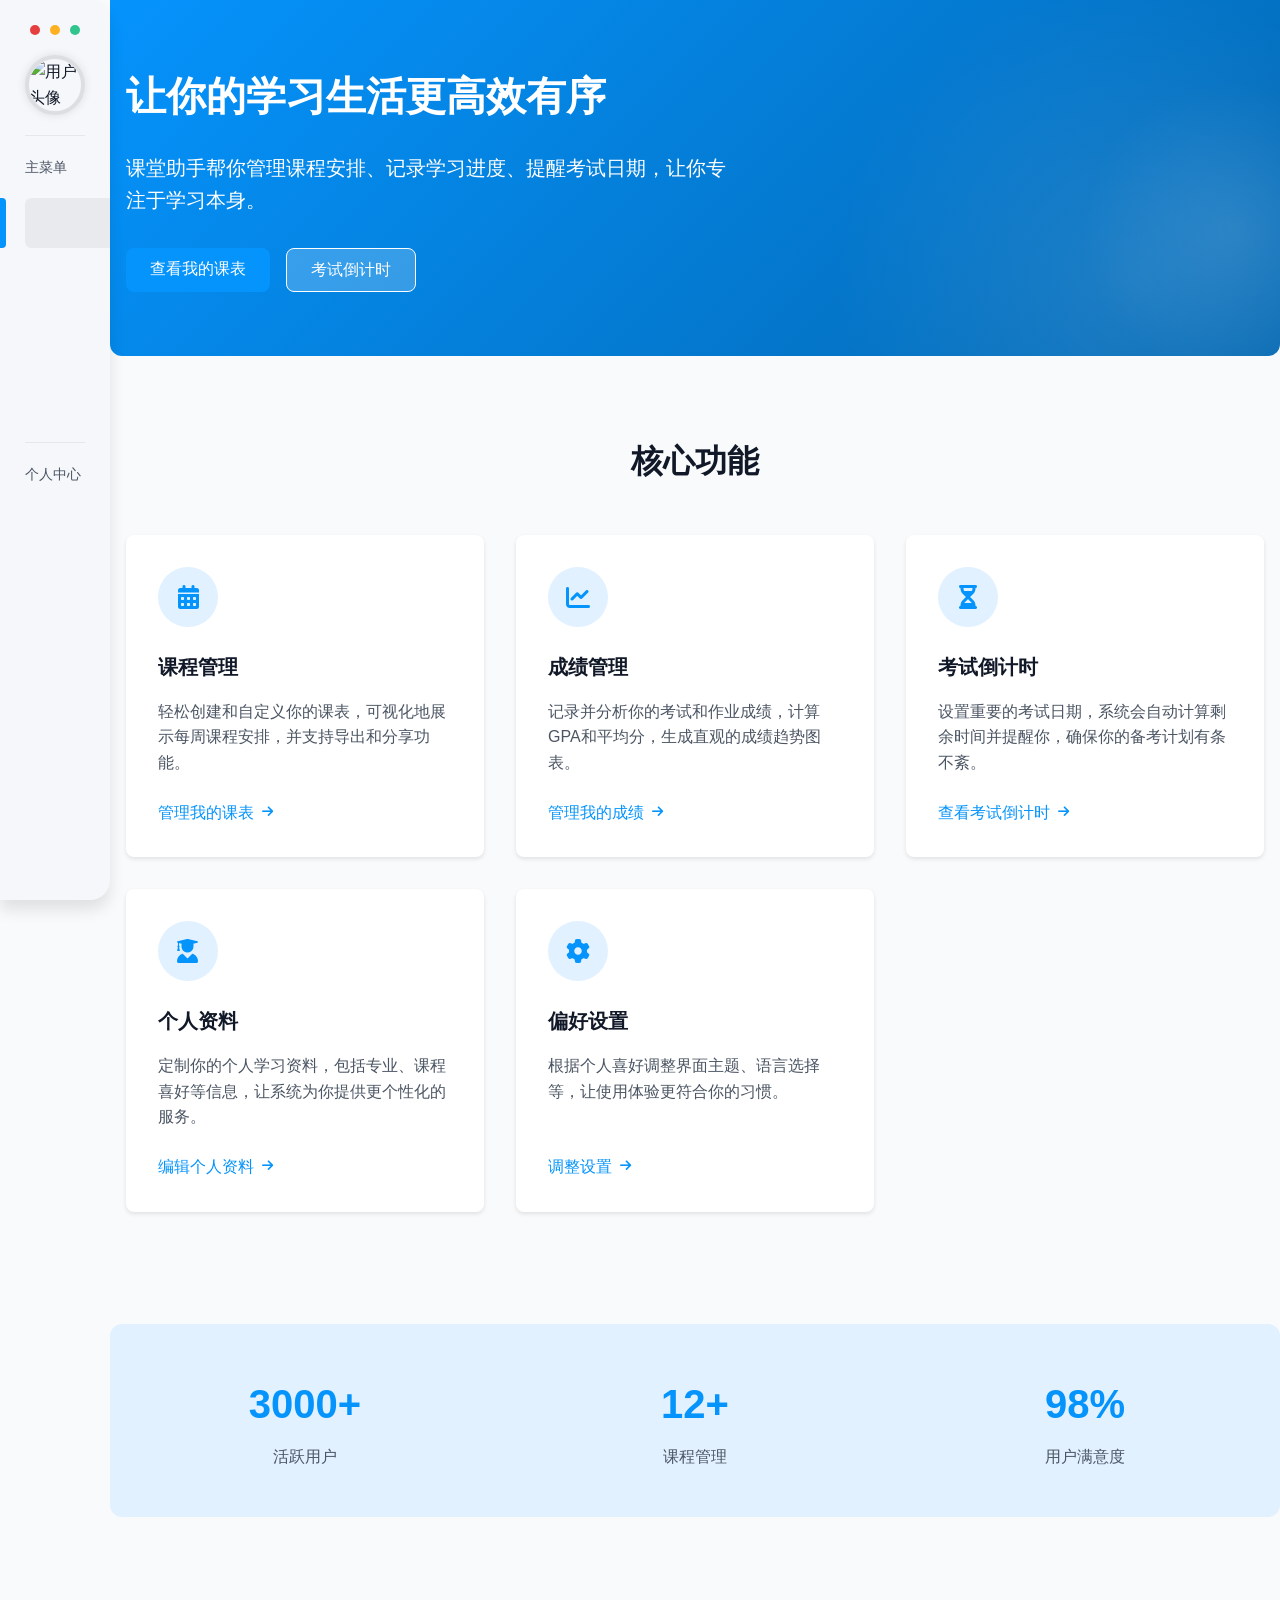
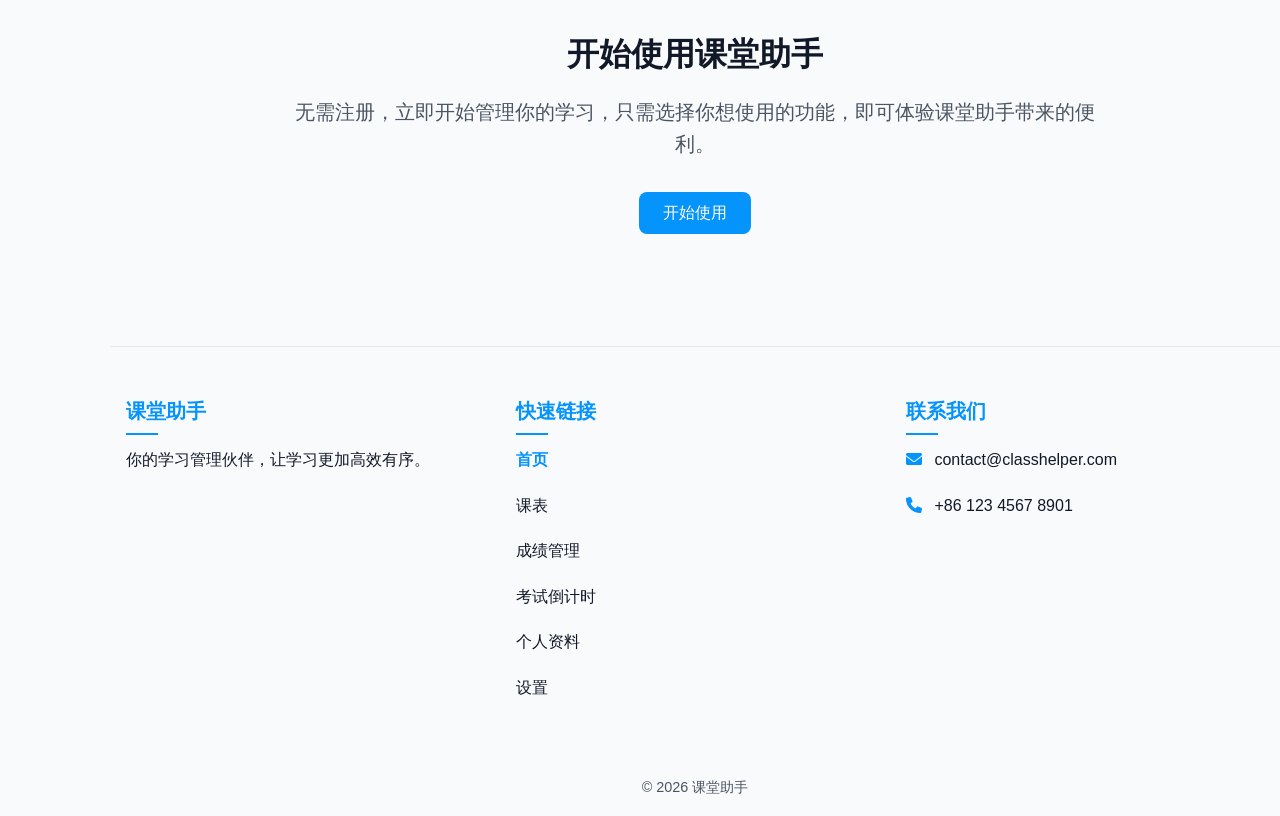
==== commit 191c8ba5: "将侧边栏导航作为独立模块" ====
--- a/index.html
+++ b/index.html
@@ -228,103 +228,8 @@
     </style>
   </head>
   <body>
-    <!-- 侧边栏导航 -->
-    <aside class="sidebar">
-      <!-- 按钮组 -->
-      <div class="sidebar-btn">
-        <div class="sidebar-btn-item"></div>
-        <div class="sidebar-btn-item"></div>
-        <div class="sidebar-btn-item"></div>
-      </div>
-
-      <!-- 用户资料 -->
-      <div class="sidebar-profile">
-        <div class="sidebar-profile-img">
-          <img
-            src="https://randomuser.me/api/portraits/men/32.jpg"
-            alt="用户头像"
-          />
-        </div>
-        <div class="sidebar-profile-text">
-          <p>欢迎使用</p>
-          <h2>课堂助手</h2>
-        </div>
-      </div>
-
-      <div class="sidebar-line"></div>
-
-      <!-- 主菜单 -->
-      <div class="sidebar-title">
-        <p>主菜单</p>
-      </div>
-
-      <div class="sidebar-menu">
-        <div class="sidebar-item active" data-href="index.html">
-          <div class="sidebar-light"></div>
-          <div class="sidebar-icon-left"><i class="ri-home-line"></i></div>
-          <div class="sidebar-text">首页</div>
-          <div class="sidebar-icon-right">
-            <i class="ri-dashboard-line"></i>
-          </div>
-        </div>
-
-        <div class="sidebar-item" data-href="schedule.html">
-          <div class="sidebar-light"></div>
-          <div class="sidebar-icon-left"><i class="ri-calendar-line"></i></div>
-          <div class="sidebar-text">课表</div>
-          <div class="sidebar-icon-right">
-            <i class="ri-arrow-right-s-line"></i>
-          </div>
-        </div>
-
-        <div class="sidebar-item" data-href="grades.html">
-          <div class="sidebar-light"></div>
-          <div class="sidebar-icon-left"><i class="ri-bar-chart-line"></i></div>
-          <div class="sidebar-text">成绩管理</div>
-          <div class="sidebar-icon-right">
-            <i class="ri-arrow-right-s-line"></i>
-          </div>
-        </div>
-
-        <div class="sidebar-item" data-href="countdown.html">
-          <div class="sidebar-light"></div>
-          <div class="sidebar-icon-left"><i class="ri-time-line"></i></div>
-          <div class="sidebar-text">考试倒计时</div>
-          <div class="sidebar-icon-right">
-            <i class="ri-arrow-right-s-line"></i>
-          </div>
-        </div>
-      </div>
-
-      <div class="sidebar-line"></div>
-
-      <!-- 个人中心 -->
-      <div class="sidebar-title">
-        <p>个人中心</p>
-      </div>
-
-      <div class="sidebar-menu">
-        <div class="sidebar-item" data-href="profile.html">
-          <div class="sidebar-light"></div>
-          <div class="sidebar-icon-left"><i class="ri-user-line"></i></div>
-          <div class="sidebar-text">个人资料</div>
-          <div class="sidebar-icon-right">
-            <i class="ri-arrow-right-s-line"></i>
-          </div>
-        </div>
-
-        <div class="sidebar-item" data-href="settings.html">
-          <div class="sidebar-light"></div>
-          <div class="sidebar-icon-left">
-            <i class="ri-settings-3-line"></i>
-          </div>
-          <div class="sidebar-text">设置</div>
-          <div class="sidebar-icon-right">
-            <i class="ri-settings-3-line"></i>
-          </div>
-        </div>
-      </div>
-    </aside>
+    <!-- 侧边栏导航 - 只保留容器元素 -->
+    <aside class="sidebar"></aside>
 
     <!-- 移动端菜单切换按钮 -->
     <div class="sidebar-toggle">
--- a/css/sidebar.css
+++ b/css/sidebar.css
@@ -259,10 +259,11 @@
     transition: padding 0.4s ease-in-out;
 }
 
-/* 确保页脚也有相同的左侧内边距 */
+/* 确保页脚也有相同的左侧内边距，与侧边栏宽度匹配 */
 .footer {
-    padding-left: 110px;
-    transition: padding 0.4s ease-in-out;
+    margin-left: 110px;
+    width: calc(100% - 110px);
+    transition: all 0.4s ease-in-out;
 }
 
 /* 响应式设计 */
@@ -281,9 +282,10 @@
         padding-left: 0;
     }
     
-    /* 在移动端视图中移除页脚的左侧内边距 */
+    /* 在移动端视图中移除页脚的边距，让它占据全宽 */
     .footer {
-        padding-left: 0;
+        margin-left: 0;
+        width: 100%;
     }
     
     .sidebar-text {
@@ -333,4 +335,23 @@
     .sidebar-overlay.active {
         display: block;
     }
+}
+
+/* 添加中等尺寸屏幕的特殊处理 */
+@media (min-width: 769px) and (max-width: 1024px) {
+    /* 在这个尺寸下，侧边栏悬停时页脚也要相应调整 */
+    .sidebar:hover ~ .footer,
+    .sidebar:hover ~ main .footer {
+        margin-left: 280px;
+        width: calc(100% - 280px);
+    }
+}
+
+/* 当侧边栏展开时，确保页脚不会被覆盖 */
+@media (min-width: 769px) {
+    .sidebar:hover ~ .footer,
+    .sidebar:hover ~ main .footer {
+        margin-left: 280px;
+        width: calc(100% - 280px);
+    }
 }
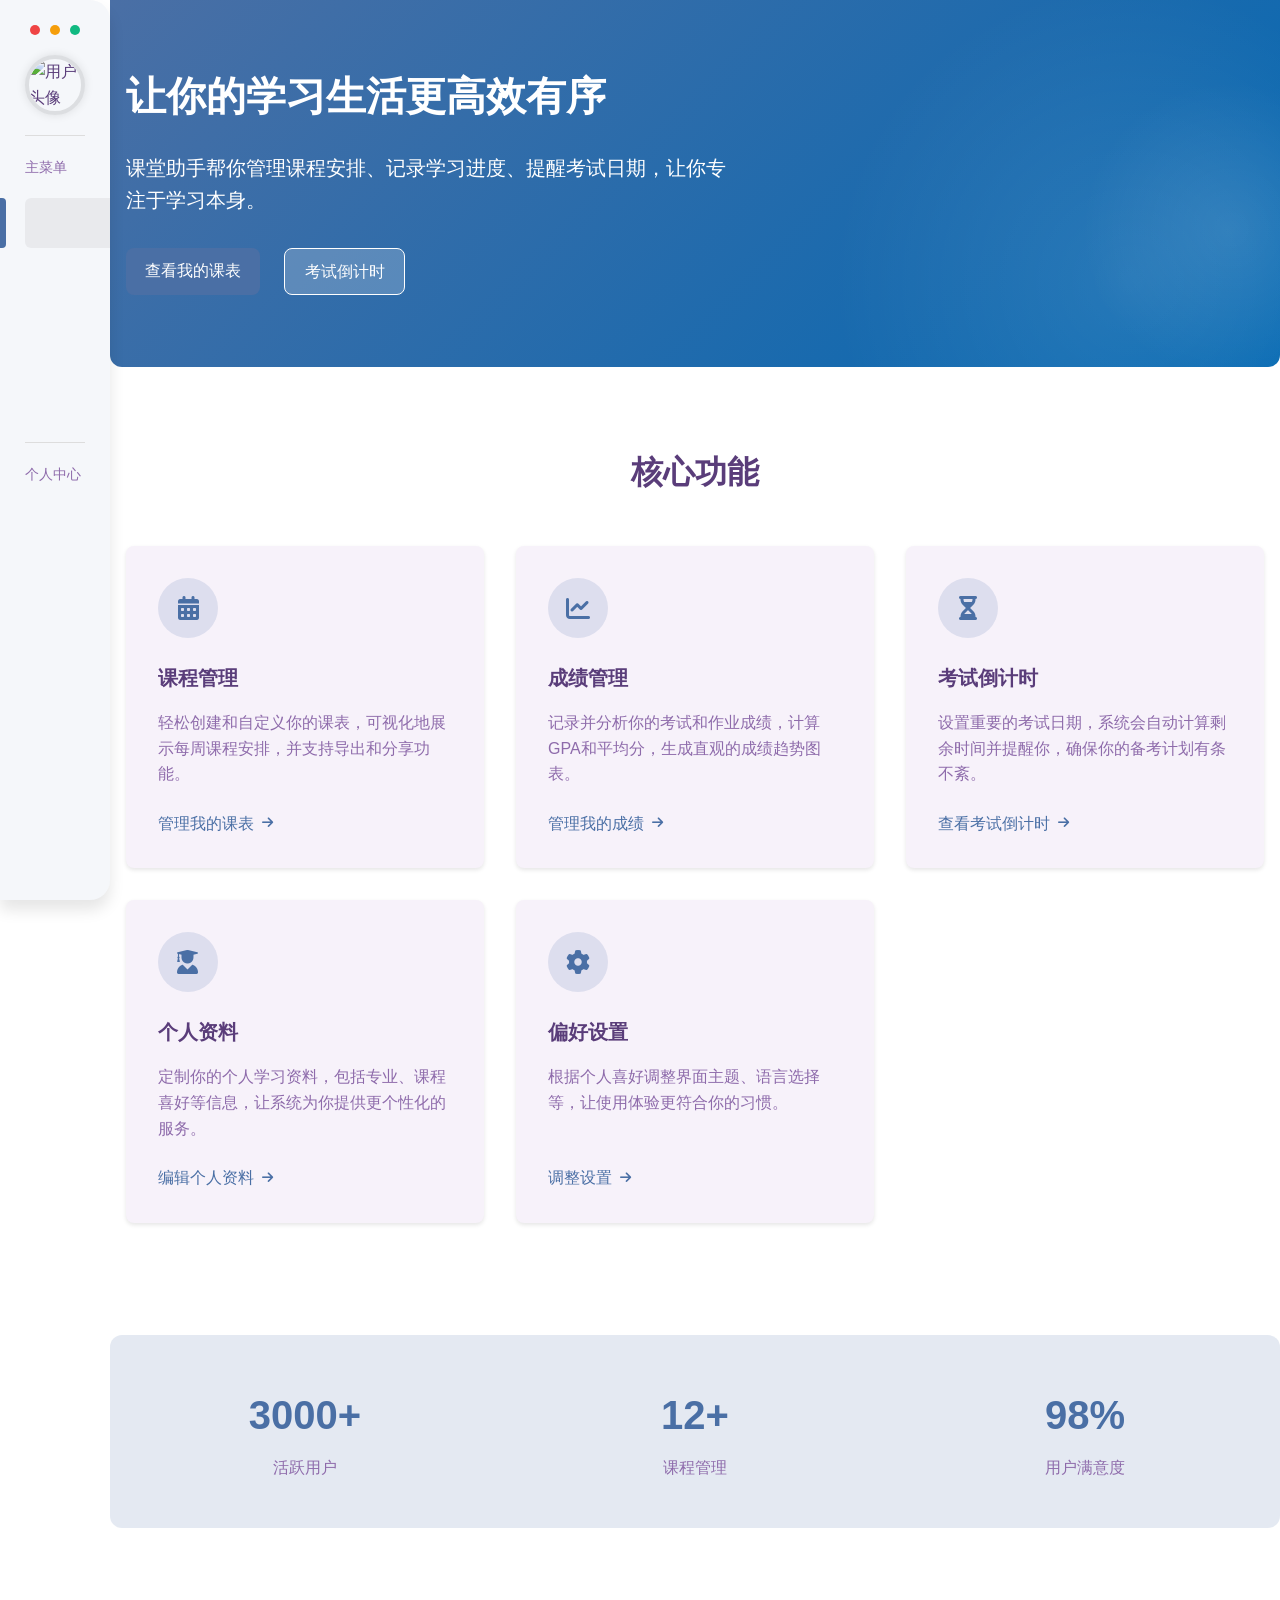
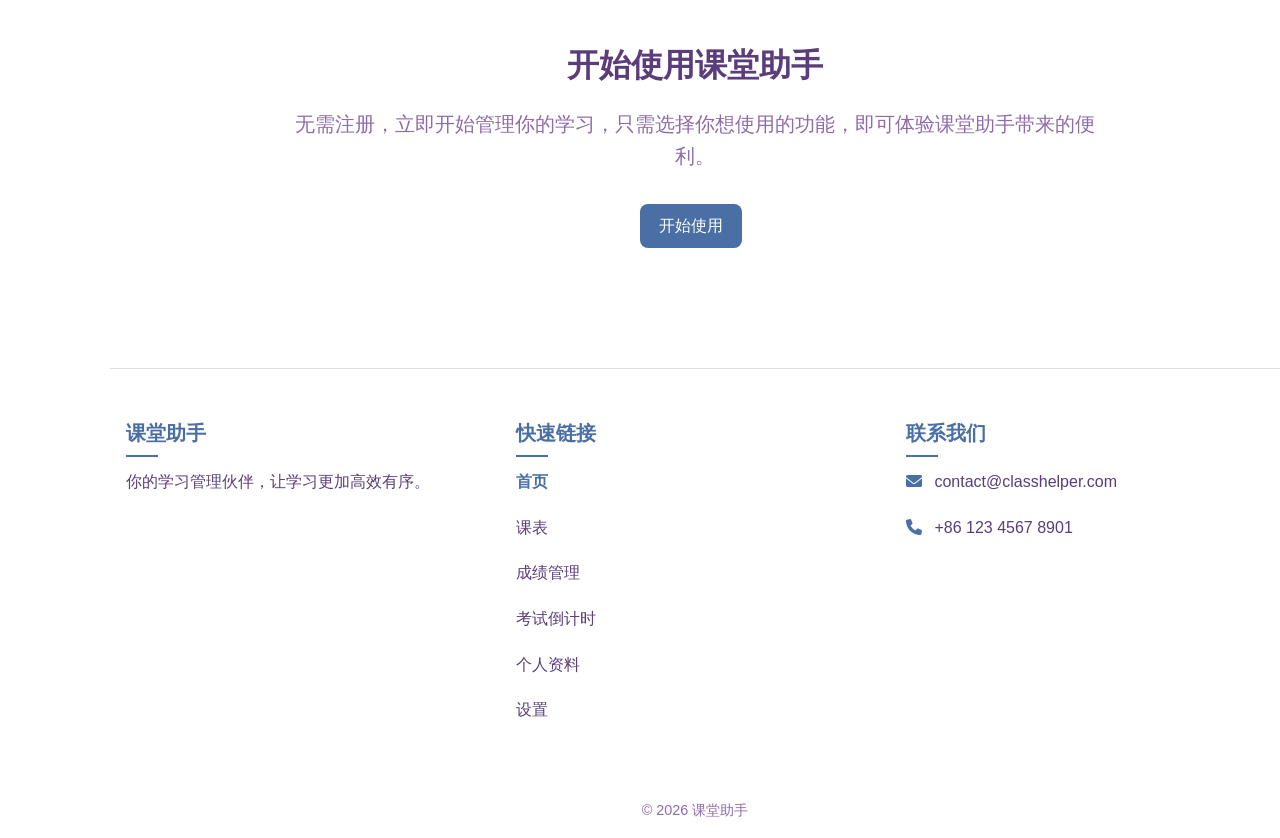
==== commit a0929d3f: "所有页面均可兼容主题切换" ====
--- a/index.html
+++ b/index.html
@@ -7,9 +7,10 @@
     <link rel="stylesheet" href="css/styles.css" />
     <link rel="stylesheet" href="css/sidebar.css" />
     <!-- 添加页脚样式 -->
-    <link rel="stylesheet" href="css/footer.css" />
-    <!-- 添加滚动动画样式 -->
+    <link rel="stylesheet" href="css/footer.css" />    <!-- 添加滚动动画样式 -->
     <link rel="stylesheet" href="css/scrollAnimation.css" />
+    <!-- 添加主题样式 -->
+    <link rel="stylesheet" href="css/themes/themes.css" />
     <!-- 使用图标库 -->
     <link
       rel="stylesheet"
@@ -384,14 +385,14 @@
     </main>
 
     <!-- 页脚 - 简化为只保留容器 -->
-    <footer class="footer"></footer>
-
-    <script src="js/main.js"></script>
+    <footer class="footer"></footer>    <script src="js/main.js"></script>
     <script src="js/sidebar.js"></script>
     <!-- 添加页脚脚本 -->
     <script src="js/footer.js"></script>
     <!-- 添加滚动动画脚本 -->
     <script src="js/scrollAnimation.js"></script>
+    <!-- 添加主题管理脚本 -->
+    <script src="js/themes.js"></script>
     <script>
       document.addEventListener("DOMContentLoaded", function () {
         // 初始化滚动动画
--- a/css/themes/themes.css
+++ b/css/themes/themes.css
@@ -0,0 +1,522 @@
+/**
+ * 课堂助手 - 扩展主题系统
+ * 基于测试色彩搭配文件中的组合渐变效果扩展主题选项
+ */
+
+/* 主题渐变变量 */
+:root {
+  /* 背景色 */
+  --background-color: #f7f2fa;
+  --background-secondary: #ffffff;
+  
+  /* 文本颜色 */
+  --text-color: #333333;
+  --text-secondary: #666666;
+  
+  /* 边框颜色 */
+  --border-color: #dddddd;
+  
+  /* 阴影 */
+  --shadow: 0 2px 4px rgba(0, 0, 0, 0.1);
+  --shadow-md: 0 4px 6px rgba(0, 0, 0, 0.1);
+  --shadow-lg: 0 10px 15px rgba(0, 0, 0, 0.1);
+  
+  /* 边框圆角 */
+  --border-radius: 8px;
+  --border-radius-sm: 4px;
+  
+  /* 状态颜色 */
+  --primary-color: #4a6fa5;
+  --primary-light: rgba(74, 111, 165, 0.15);
+  --success-color: #10b981;
+  --warning-color: #f59e0b;
+  --danger-color: #ef4444;
+  
+  /* UI元素颜色 */
+  --button-primary: var(--primary-color);
+  --button-text: white;
+  --button-outline-color: var(--text-color);
+  --tooltip-background: #2d3748;
+  --tooltip-text: white;
+  --card-header-bg: rgba(45, 55, 72, 0.1);
+  --text-backdrop-bg: rgba(45, 55, 72, 0.1);
+  --nav-active-bg: rgba(45, 55, 72, 0.2);
+  --tag-bg: rgba(45, 55, 72, 0.1);
+  --tag-border: rgba(45, 55, 72, 0.2);
+}
+
+/* 渐变主题定义 */
+
+/* 1. 经典蓝粉渐变 (原始) */
+[data-theme="classic-blue-pink"] {
+  --gradient-primary: linear-gradient(to right, #91defe, #f9bccc);
+  --gradient-primary-hover: linear-gradient(to right, #7ed0f8, #f7a8bd);
+  --gradient-start: #91defe;
+  --gradient-end: #f9bccc;
+  --gradient-start-rgb: 145, 222, 254;
+  --gradient-end-rgb: 249, 188, 204;
+  
+  --background-color: #f7f2fa;
+  --background-secondary: #ffffff;
+  
+  --text-color: #5a3d7a;
+  --text-secondary: #8e6bab;
+  
+  --border-color: #dddddd;
+  
+  /* UI元素颜色 */
+  --primary-color: #4a6fa5;
+  --primary-light: rgba(74, 111, 165, 0.15);
+  --button-primary: #4a6fa5;
+  --button-text: white;
+  --button-outline-color: #2d3748;
+  --tooltip-background: #2d3748;
+  --tooltip-text: white;
+  --card-header-bg: rgba(45, 55, 72, 0.1);
+  --text-backdrop-bg: rgba(45, 55, 72, 0.1);
+  --nav-active-bg: rgba(45, 55, 72, 0.2);
+  --tag-bg: rgba(45, 55, 72, 0.1);
+  --tag-border: rgba(45, 55, 72, 0.2);
+}
+
+/* 2. 薄荷紫渐变 */
+[data-theme="mint-purple"] {
+  --gradient-primary: linear-gradient(to right, #a0e8e0, #d4bbfc);
+  --gradient-primary-hover: linear-gradient(to right, #8fdfd6, #c9a9fa);
+  --gradient-start: #a0e8e0;
+  --gradient-end: #d4bbfc;
+  --gradient-start-rgb: 160, 232, 224;
+  --gradient-end-rgb: 212, 187, 252;
+  
+  --background-color: #f5fbfa;
+  --background-secondary: #ffffff;
+  
+  --text-color: #4a5568;
+  --text-secondary: #718096;
+  
+  --border-color: #e2f0ee;
+  
+  /* UI元素颜色 */
+  --primary-color: #6b46c1;
+  --primary-light: rgba(107, 70, 193, 0.15);
+  --button-primary: #6b46c1;
+  --button-text: white;
+  --button-outline-color: #4a5568;
+  --tooltip-background: #2a4365;
+  --tooltip-text: white;
+  --card-header-bg: rgba(107, 70, 193, 0.1);
+  --text-backdrop-bg: rgba(74, 85, 104, 0.08);
+  --nav-active-bg: rgba(107, 70, 193, 0.15);
+  --tag-bg: rgba(74, 85, 104, 0.08);
+  --tag-border: rgba(74, 85, 104, 0.15);
+}
+
+/* 3. 蜜桃珊瑚渐变 */
+[data-theme="peach-coral"] {
+  --gradient-primary: linear-gradient(to right, #ffd7e8, #ffb7c5);
+  --gradient-primary-hover: linear-gradient(to right, #ffc7df, #ff9fb3);
+  --gradient-start: #ffd7e8;
+  --gradient-end: #ffb7c5;
+  --gradient-start-rgb: 255, 215, 232;
+  --gradient-end-rgb: 255, 183, 197;
+  
+  --background-color: #fff8f8;
+  --background-secondary: #fffafb;
+  
+  --text-color: #754b4b;
+  --text-secondary: #a87e7e;
+  
+  --border-color: #ffdeeb;
+  
+  /* UI元素颜色 */
+  --primary-color: #c53030;
+  --primary-light: rgba(197, 48, 48, 0.15);
+  --button-primary: #c53030;
+  --button-text: white;
+  --button-outline-color: #754b4b;
+  --tooltip-background: #742a2a;
+  --tooltip-text: white;
+  --card-header-bg: rgba(197, 48, 48, 0.1);
+  --text-backdrop-bg: rgba(117, 75, 75, 0.08);
+  --nav-active-bg: rgba(197, 48, 48, 0.15);
+  --tag-bg: rgba(117, 75, 75, 0.08);
+  --tag-border: rgba(117, 75, 75, 0.15);
+}
+
+/* 4. 绿蓝渐变 */
+[data-theme="green-blue"] {
+  --gradient-primary: linear-gradient(to right, #d2e8c8, #b5d8ff);
+  --gradient-primary-hover: linear-gradient(to right, #c5e2b7, #a1cdff);
+  --gradient-start: #d2e8c8;
+  --gradient-end: #b5d8ff;
+  --gradient-start-rgb: 210, 232, 200;
+  --gradient-end-rgb: 181, 216, 255;
+  
+  --background-color: #f7faff;
+  --background-secondary: #ffffff;
+  
+  --text-color: #2c5282;
+  --text-secondary: #4a69a5;
+  
+  --border-color: #d8e4ff;
+  
+  /* UI元素颜色 */
+  --primary-color: #3182ce;
+  --primary-light: rgba(49, 130, 206, 0.15);
+  --button-primary: #3182ce;
+  --button-text: white;
+  --button-outline-color: #2c5282;
+  --tooltip-background: #1e40af;
+  --tooltip-text: white;
+  --card-header-bg: rgba(49, 130, 206, 0.1);
+  --text-backdrop-bg: rgba(44, 82, 130, 0.08);
+  --nav-active-bg: rgba(49, 130, 206, 0.15);
+  --tag-bg: rgba(44, 82, 130, 0.08);
+  --tag-border: rgba(44, 82, 130, 0.15);
+}
+
+/* 5. 薰衣草奶油渐变 */
+[data-theme="lavender-cream"] {
+  --gradient-primary: linear-gradient(to right, #e6c6ff, #fff2d7);
+  --gradient-primary-hover: linear-gradient(to right, #deb6fa, #ffe9c0);
+  --gradient-start: #e6c6ff;
+  --gradient-end: #fff2d7;
+  --gradient-start-rgb: 230, 198, 255;
+  --gradient-end-rgb: 255, 242, 215;
+  
+  --background-color: #faf5ff;
+  --background-secondary: #ffffff;
+  
+  --text-color: #5a4a2d;
+  --text-secondary: #7d6c47;
+  
+  --border-color: #e8d7fc;
+  
+  /* UI元素颜色 */
+  --primary-color: #805ad5;
+  --primary-light: rgba(128, 90, 213, 0.15);
+  --button-primary: #805ad5;
+  --button-text: white;
+  --button-outline-color: #5a4a2d;
+  --tooltip-background: #5a4a2d;
+  --tooltip-text: white;
+  --card-header-bg: rgba(128, 90, 213, 0.1);
+  --text-backdrop-bg: rgba(90, 74, 45, 0.08);
+  --nav-active-bg: rgba(128, 90, 213, 0.15);
+  --tag-bg: rgba(90, 74, 45, 0.08);
+  --tag-border: rgba(90, 74, 45, 0.15);
+}
+
+/* 6. 蓝紫渐变 */
+[data-theme="blue-violet"] {
+  --gradient-primary: linear-gradient(to right, #b5d8ff, #d4bbfc);
+  --gradient-primary-hover: linear-gradient(to right, #9ccaff, #c8a8fa);
+  --gradient-start: #b5d8ff;
+  --gradient-end: #d4bbfc;
+  --gradient-start-rgb: 181, 216, 255;
+  --gradient-end-rgb: 212, 187, 252;
+  
+  --background-color: #f5f7ff;
+  --background-secondary: #ffffff;
+  
+  --text-color: #4c3d82;
+  --text-secondary: #6b5caa;
+  
+  --border-color: #d2d5fc;
+  
+  /* UI元素颜色 */
+  --primary-color: #6d28d9;
+  --primary-light: rgba(109, 40, 217, 0.15);
+  --button-primary: #6d28d9;
+  --button-text: white;
+  --button-outline-color: #4c3d82;
+  --tooltip-background: #1e293b;
+  --tooltip-text: white;
+  --card-header-bg: rgba(109, 40, 217, 0.1);
+  --text-backdrop-bg: rgba(76, 61, 130, 0.08);
+  --nav-active-bg: rgba(109, 40, 217, 0.15);
+  --tag-bg: rgba(76, 61, 130, 0.08);
+  --tag-border: rgba(76, 61, 130, 0.15);
+}
+
+/* 7. 珊瑚薄荷渐变 */
+[data-theme="coral-mint"] {
+  --gradient-primary: linear-gradient(to right, #ffb7c5, #a0e8e0);
+  --gradient-primary-hover: linear-gradient(to right, #ffa3b6, #8fdfd6);
+  --gradient-start: #ffb7c5;
+  --gradient-end: #a0e8e0;
+  --gradient-start-rgb: 255, 183, 197;
+  --gradient-end-rgb: 160, 232, 224;
+  
+  --background-color: #f8fffc;
+  --background-secondary: #ffffff;
+  
+  --text-color: #3c5d58;
+  --text-secondary: #5c837e;
+  
+  --border-color: #d9f5f1;
+  
+  /* UI元素颜色 */
+  --primary-color: #0d9488;
+  --primary-light: rgba(13, 148, 136, 0.15);
+  --button-primary: #0d9488;
+  --button-text: white;
+  --button-outline-color: #3c5d58;
+  --tooltip-background: #134e4a;
+  --tooltip-text: white;
+  --card-header-bg: rgba(13, 148, 136, 0.1);
+  --text-backdrop-bg: rgba(60, 93, 88, 0.08);
+  --nav-active-bg: rgba(13, 148, 136, 0.15);
+  --tag-bg: rgba(60, 93, 88, 0.08);
+  --tag-border: rgba(60, 93, 88, 0.15);
+}
+
+/* 8. 夕阳渐变 */
+[data-theme="sunset"] {
+  --gradient-primary: linear-gradient(to right, #f9bccc, #fff2d7);
+  --gradient-primary-hover: linear-gradient(to right, #f7a8bd, #ffe9c0);
+  --gradient-start: #f9bccc;
+  --gradient-end: #fff2d7;
+  --gradient-start-rgb: 249, 188, 204;
+  --gradient-end-rgb: 255, 242, 215;
+  
+  --background-color: #fffaf2;
+  --background-secondary: #ffffff;
+  
+  --text-color: #7a5a3d;
+  --text-secondary: #ab8e6b;
+  
+  --border-color: #fbe2d8;
+  
+  /* UI元素颜色 */
+  --primary-color: #c27803;
+  --primary-light: rgba(194, 120, 3, 0.15);
+  --button-primary: #c27803;
+  --button-text: white;
+  --button-outline-color: #7a5a3d;
+  --tooltip-background: #7a5a3d;
+  --tooltip-text: white;
+  --card-header-bg: rgba(194, 120, 3, 0.1);
+  --text-backdrop-bg: rgba(122, 90, 61, 0.08);
+  --nav-active-bg: rgba(194, 120, 3, 0.15);
+  --tag-bg: rgba(122, 90, 61, 0.08);
+  --tag-border: rgba(122, 90, 61, 0.15);
+}
+
+/* 深色模式适配 */
+[data-theme="dark"] {
+  --gradient-primary: linear-gradient(to right, #4a7b9b, #7a4a6b);
+  --gradient-primary-hover: linear-gradient(to right, #3c6a87, #6a3957);
+  --gradient-start: #4a7b9b;
+  --gradient-end: #7a4a6b;
+  --gradient-start-rgb: 74, 123, 155;
+  --gradient-end-rgb: 122, 74, 107;
+  
+  --background-color: #1a1a2e;
+  --background-secondary: #16213e;
+  
+  --text-color: #e6e6fa;
+  --text-secondary: #b0b0cc;
+  
+  --border-color: #2a2a4a;
+  
+  --shadow: 0 2px 4px rgba(0, 0, 0, 0.3);
+  --shadow-md: 0 4px 6px rgba(0, 0, 0, 0.4);
+  --shadow-lg: 0 10px 15px rgba(0, 0, 0, 0.5);
+  
+  /* UI元素颜色 */
+  --primary-color: #3b82f6;
+  --primary-light: rgba(59, 130, 246, 0.15);
+  --button-primary: #3b82f6;
+  --button-text: #e6e6fa;
+  --button-outline-color: #e6e6fa;
+  --tooltip-background: #0f172a;
+  --tooltip-text: white;
+  --card-header-bg: rgba(255, 255, 255, 0.05);
+  --text-backdrop-bg: rgba(0, 0, 0, 0.3);
+  --nav-active-bg: rgba(255, 255, 255, 0.1);
+  --tag-bg: rgba(255, 255, 255, 0.08);
+  --tag-border: rgba(255, 255, 255, 0.15);
+}
+
+/* 主题预览样式 */
+.theme-preview-container {
+  display: grid;
+  grid-template-columns: repeat(auto-fill, minmax(140px, 1fr));
+  gap: 1rem;
+  margin-top: 1rem;
+}
+
+.theme-preview {
+  border-radius: var(--border-radius);
+  overflow: hidden;
+  box-shadow: var(--shadow);
+  cursor: pointer;
+  transition: transform 0.3s, box-shadow 0.3s;
+  position: relative;
+}
+
+.theme-preview:hover {
+  transform: translateY(-3px);
+  box-shadow: var(--shadow-md);
+}
+
+.theme-preview.active {
+  border: 2px solid var(--gradient-start);
+}
+
+.theme-preview-top {
+  height: 50px;
+  background-image: var(--gradient-primary);
+}
+
+.theme-preview-bottom {
+  height: 30px;
+  background-color: var(--background-secondary);
+  display: flex;
+  align-items: center;
+  justify-content: center;
+}
+
+.theme-preview-name {
+  font-size: 0.75rem;
+  color: var(--text-color);
+}
+
+/* 统一的UI元素样式 */
+
+/* 按钮样式 */
+.btn {
+  display: inline-block;
+  padding: 0.6rem 1.2rem;
+  border-radius: var(--border-radius);
+  font-weight: 500;
+  text-align: center;
+  cursor: pointer;
+  border: none;
+  margin-right: 0.5rem;
+  margin-bottom: 0.5rem;
+  transition: all 0.2s ease;
+  background-color: var(--button-primary);
+  color: var(--button-text);
+}
+
+.btn-outline {
+  background-color: transparent;
+  border: 1px solid currentColor;
+  color: var(--button-outline-color);
+}
+
+.btn-success {
+  background-color: var(--success-color);
+  color: white;
+}
+
+.btn-warning {
+  background-color: var(--warning-color);
+  color: white;
+}
+
+.btn-danger {
+  background-color: var(--danger-color);
+  color: white;
+}
+
+/* 卡片样式 */
+.card {
+  border-radius: var(--border-radius);
+  overflow: hidden;
+  background-color: var(--background-color);
+  box-shadow: var(--shadow);
+}
+
+.card-header {
+  padding: 1rem;
+  font-weight: 600;
+  background-color: var(--card-header-bg);
+}
+
+.card-body {
+  padding: 1rem;
+}
+
+/* 表单元素 */
+.form-input, .form-control {
+  display: block;
+  width: 100%;
+  padding: 0.6rem 0.8rem;
+  border-radius: var(--border-radius-sm);
+  background-color: var(--background-secondary);
+  border: 1px solid var(--border-color);
+  color: var(--text-color);
+  font-family: inherit;
+  transition: border-color 0.2s;
+}
+
+.form-input:focus, .form-control:focus {
+  outline: none;
+  border-color: var(--primary-color);
+  box-shadow: 0 0 0 2px var(--primary-light);
+}
+
+.form-label {
+  display: block;
+  margin-bottom: 0.5rem;
+  font-weight: 500;
+  color: var(--text-color);
+}
+
+/* 工具提示 */
+.tooltip {
+  background-color: var(--tooltip-background);
+  color: var(--tooltip-text);
+}
+
+/* 导航菜单 */
+.nav-active {
+  background-color: var(--nav-active-bg);
+}
+
+/* 标签 */
+.tag {
+  background-color: var(--tag-bg);
+  border: 1px solid var(--tag-border);
+  color: var(--text-color);
+}
+
+/* 文字背景 */
+.text-backdrop {
+  background-color: var(--text-backdrop-bg);
+}
+
+/* 通知样式 */
+.notification {
+  background-color: var(--background-secondary);
+  color: var(--text-color);
+  border-left: 4px solid var(--primary-color);
+}
+
+.notification.success {
+  border-color: var(--success-color);
+}
+
+.notification.warning {
+  border-color: var(--warning-color);
+}
+
+.notification.error {
+  border-color: var(--danger-color);
+}
+
+/* 响应式调整 */
+@media (max-width: 768px) {
+  .theme-preview-container {
+    grid-template-columns: repeat(3, 1fr);
+  }
+}
+
+@media (max-width: 576px) {
+  .theme-preview-container {
+    grid-template-columns: repeat(2, 1fr);
+  }
+}
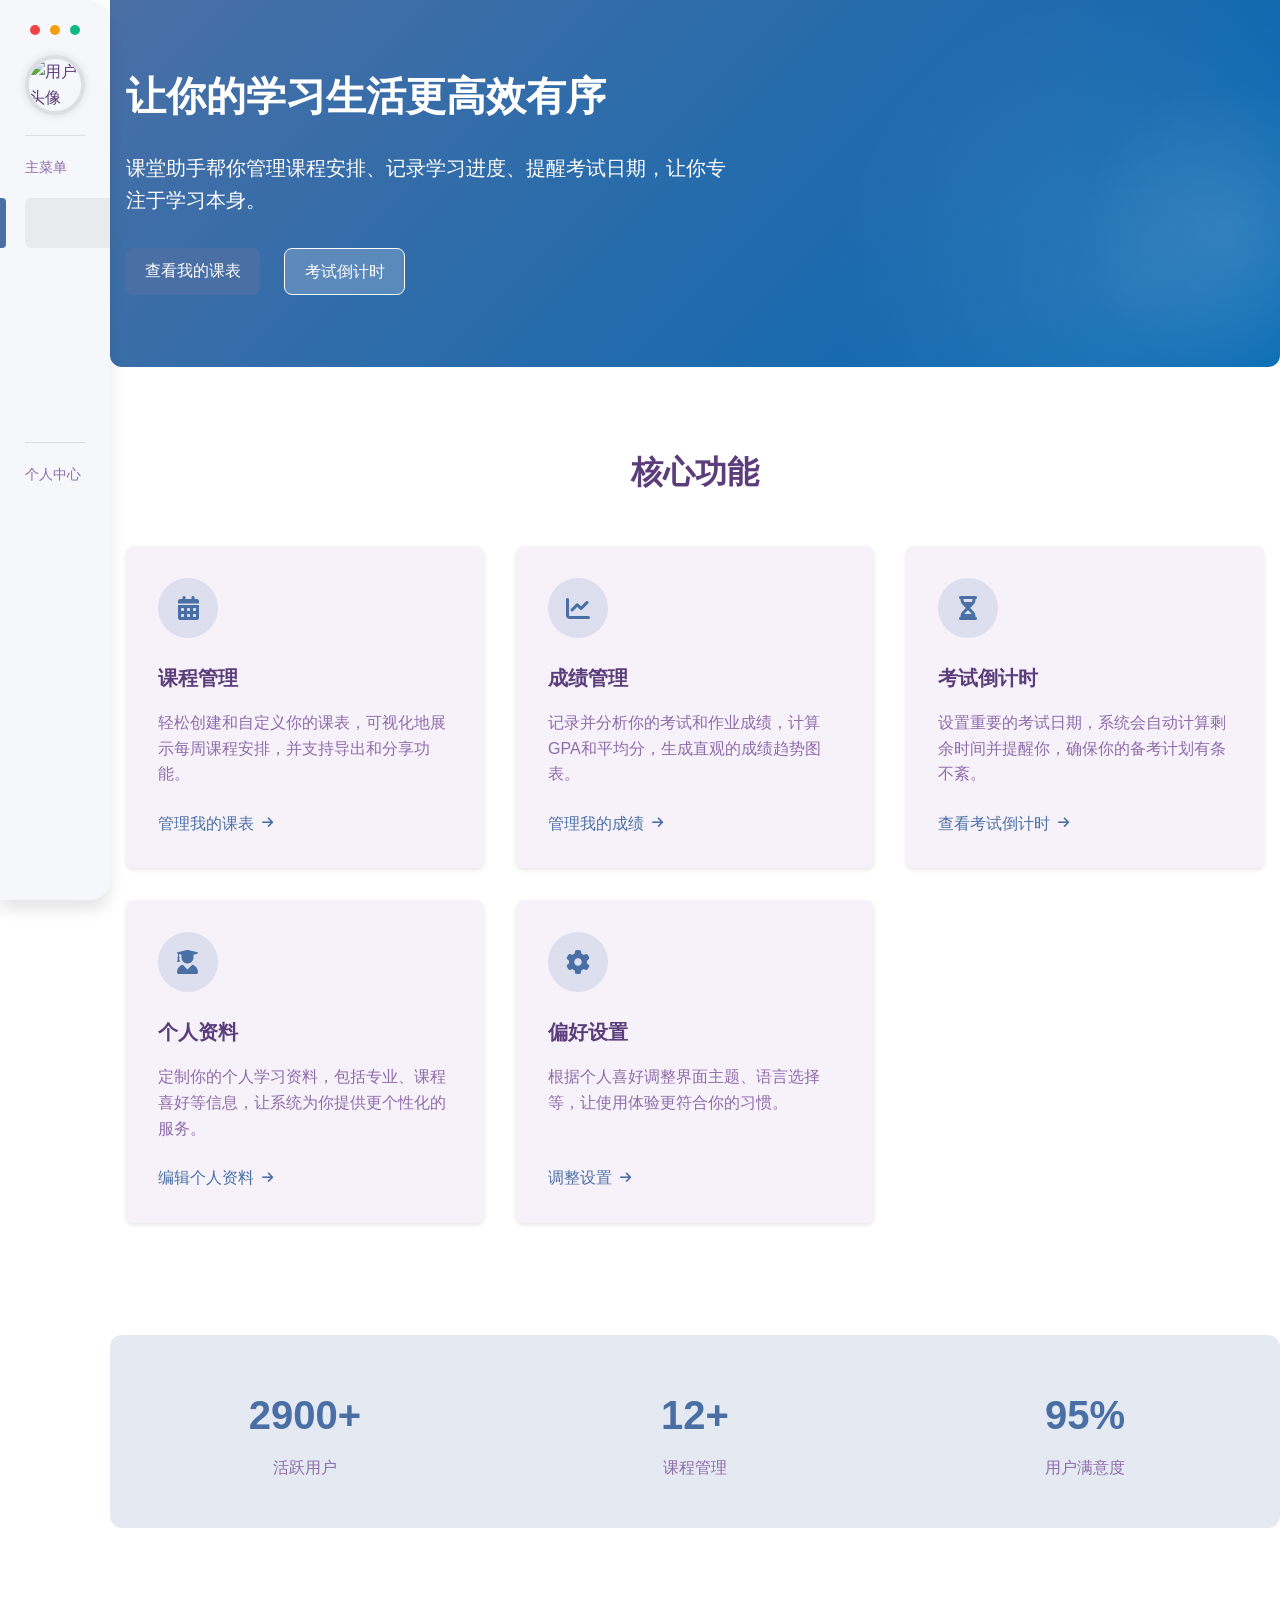
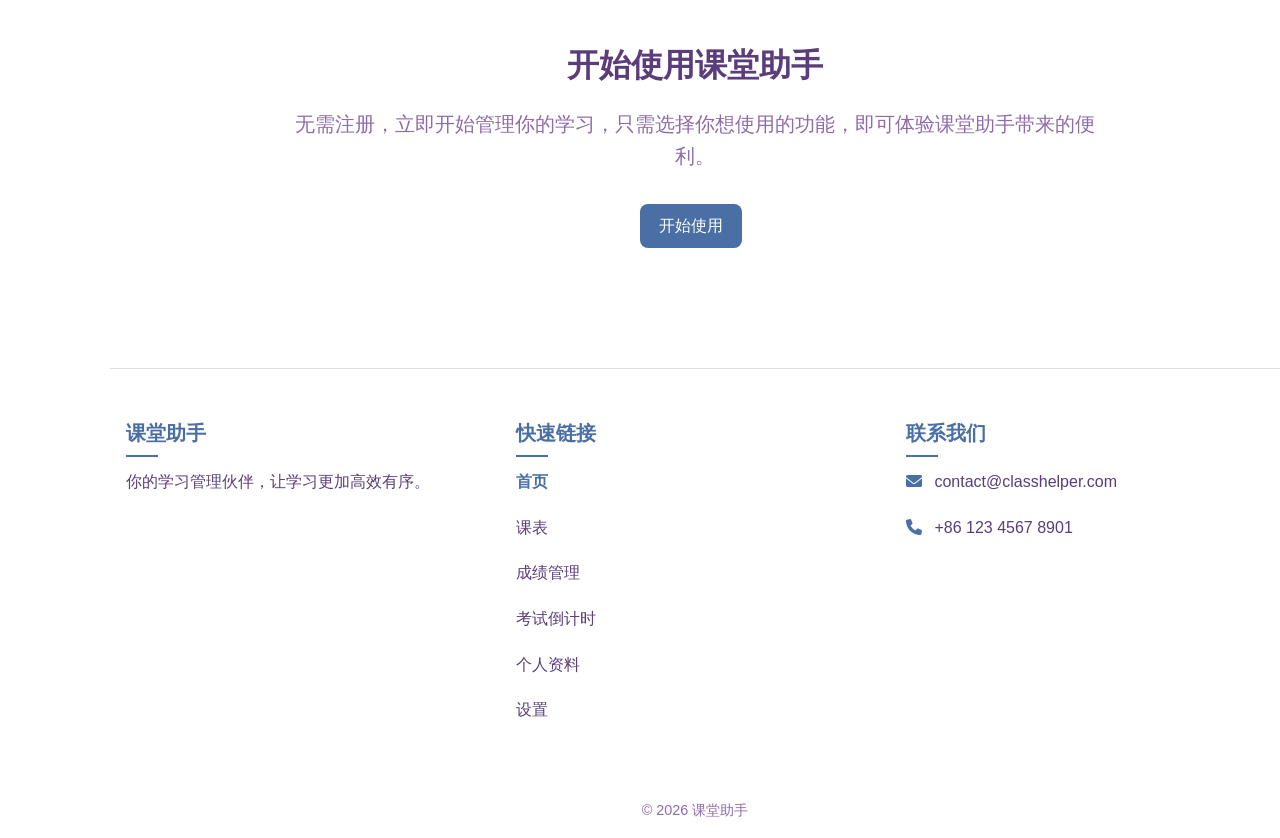
==== commit c941d2a3: "进一步完善主题切换兼容性" ====
--- a/index.html
+++ b/index.html
@@ -7,7 +7,8 @@
     <link rel="stylesheet" href="css/styles.css" />
     <link rel="stylesheet" href="css/sidebar.css" />
     <!-- 添加页脚样式 -->
-    <link rel="stylesheet" href="css/footer.css" />    <!-- 添加滚动动画样式 -->
+    <link rel="stylesheet" href="css/footer.css" />
+    <!-- 添加滚动动画样式 -->
     <link rel="stylesheet" href="css/scrollAnimation.css" />
     <!-- 添加主题样式 -->
     <link rel="stylesheet" href="css/themes/themes.css" />
@@ -385,7 +386,8 @@
     </main>
 
     <!-- 页脚 - 简化为只保留容器 -->
-    <footer class="footer"></footer>    <script src="js/main.js"></script>
+    <footer class="footer"></footer>
+    <script src="js/main.js"></script>
     <script src="js/sidebar.js"></script>
     <!-- 添加页脚脚本 -->
     <script src="js/footer.js"></script>
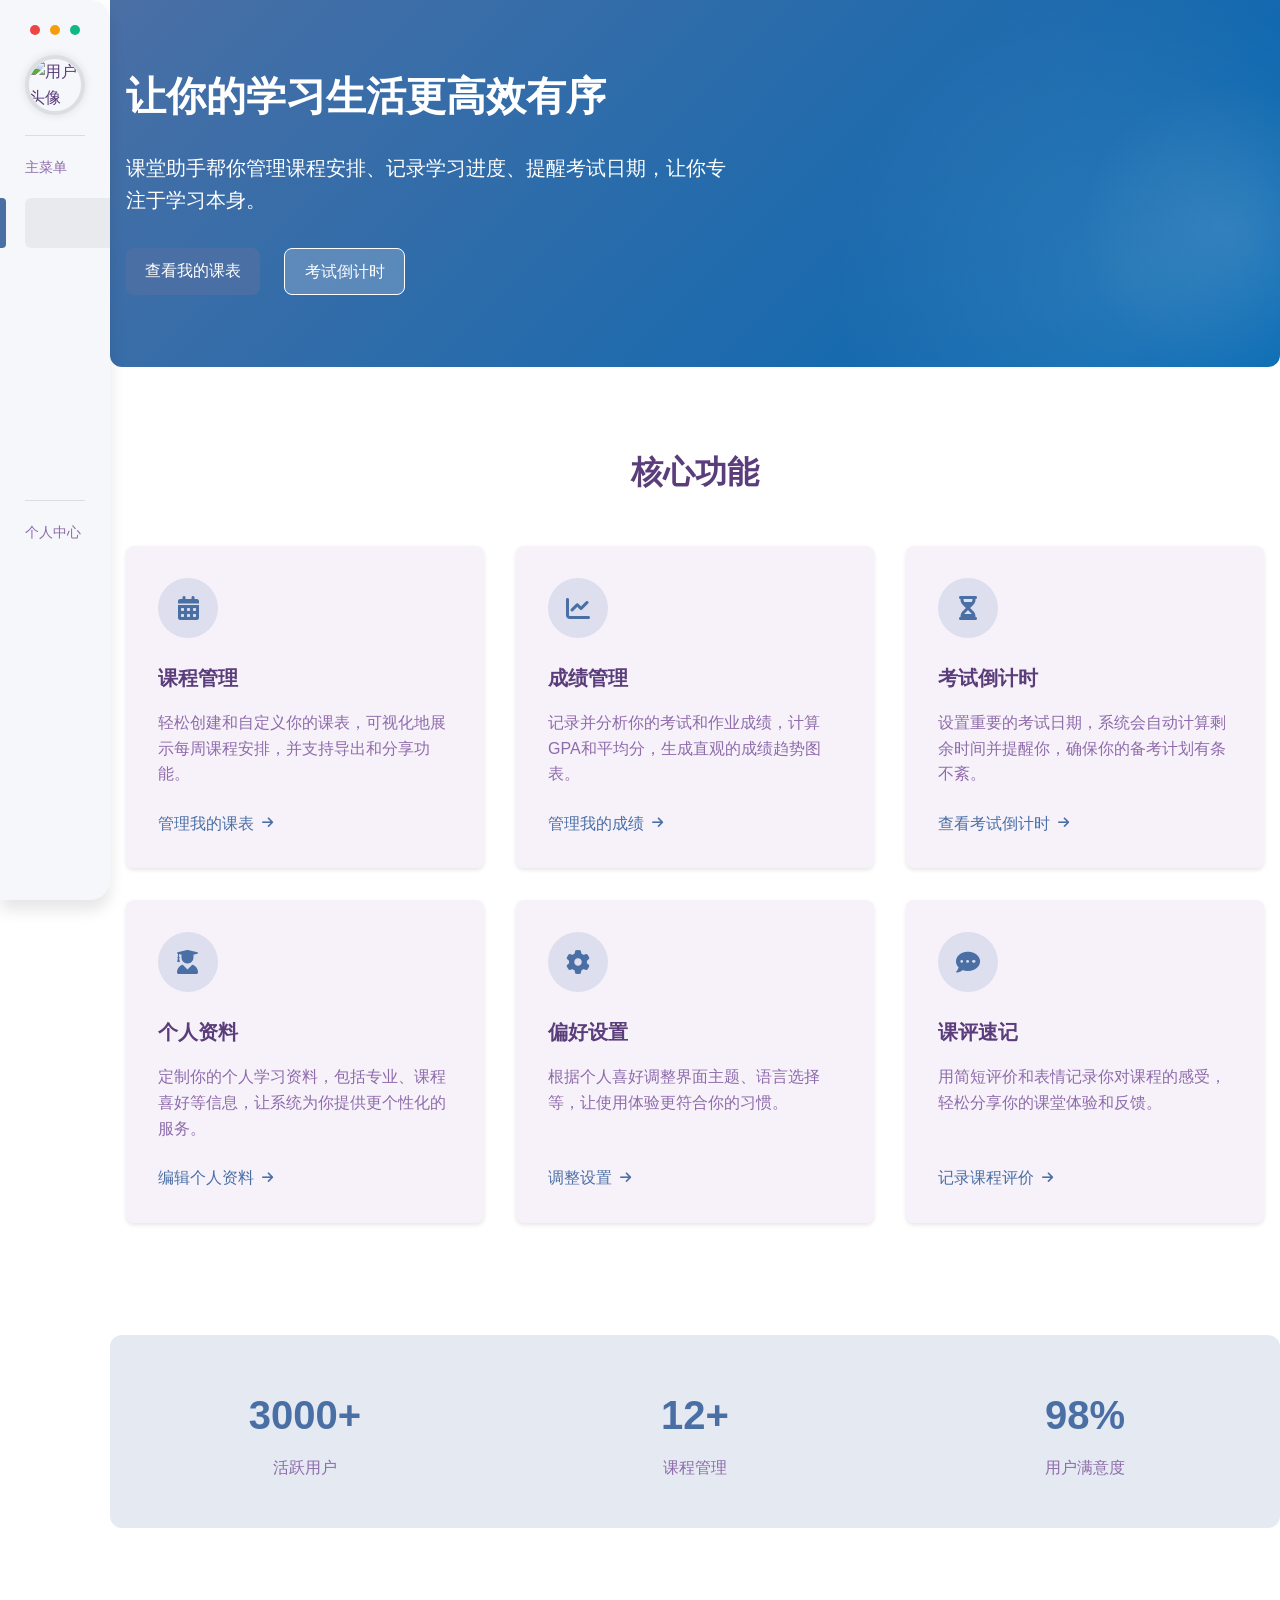
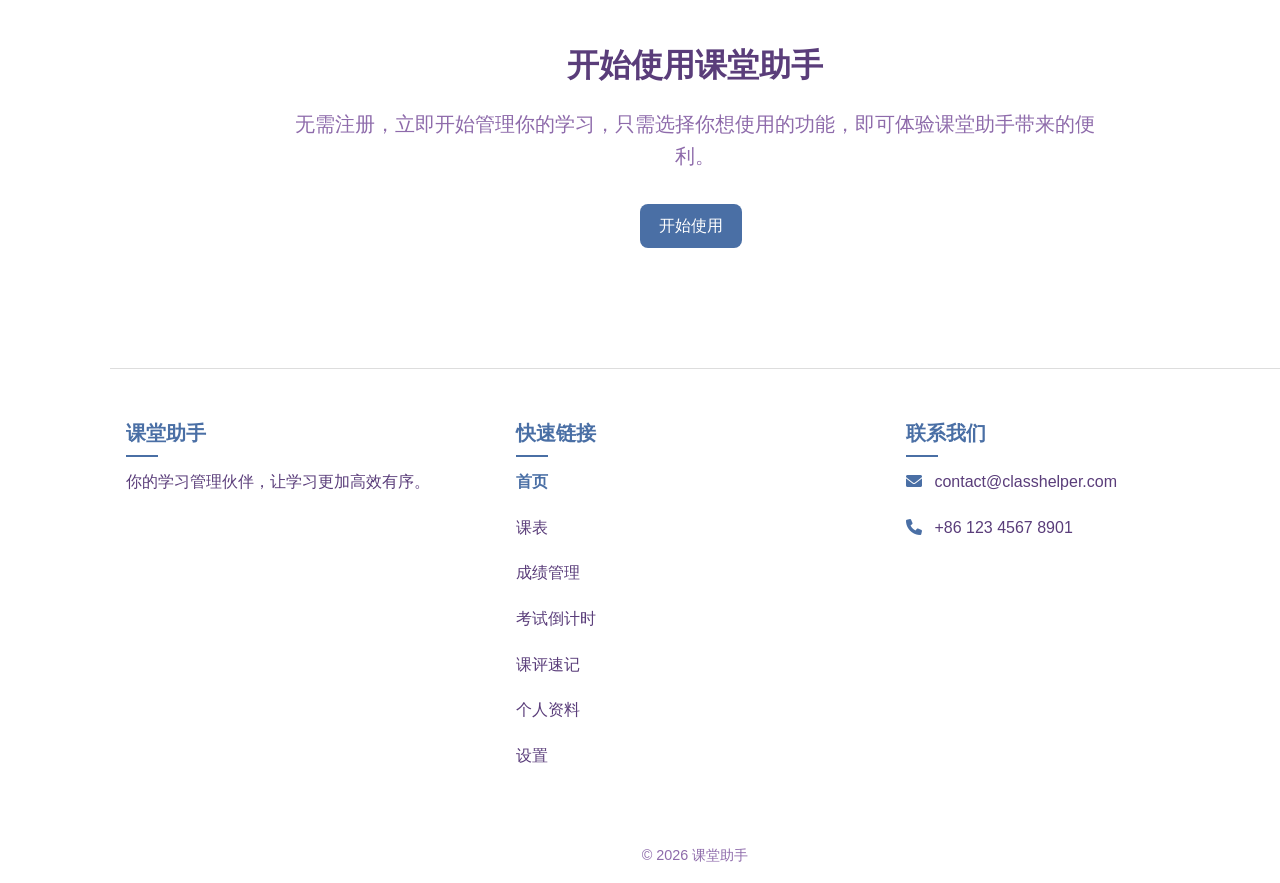
==== commit 7d716fa0: "feat: 在侧边栏、页脚和首页添加“课评速记”功能 在侧边栏、页脚和首页中添加了“课评速记”功能的链接和介绍，方便用户快速访问和记录课程评价" ====
--- a/index.html
+++ b/index.html
@@ -330,9 +330,7 @@
               <a href="profile.html" class="feature-link">
                 编辑个人资料 <i class="fas fa-arrow-right"></i>
               </a>
-            </div>
-
-            <!-- 设置特性 -->
+            </div>            <!-- 设置特性 -->
             <div class="feature-card animate-on-scroll fade-up delay-100">
               <div class="feature-icon">
                 <i class="fas fa-cog"></i>
@@ -343,6 +341,20 @@
               </p>
               <a href="settings.html" class="feature-link">
                 调整设置 <i class="fas fa-arrow-right"></i>
+              </a>
+            </div>
+
+            <!-- 课评速记特性 -->
+            <div class="feature-card animate-on-scroll fade-up delay-200">
+              <div class="feature-icon">
+                <i class="fas fa-comment-dots"></i>
+              </div>
+              <h3 class="feature-title">课评速记</h3>
+              <p class="feature-text">
+                用简短评价和表情记录你对课程的感受，轻松分享你的课堂体验和反馈。
+              </p>
+              <a href="lesson.html" class="feature-link">
+                记录课程评价 <i class="fas fa-arrow-right"></i>
               </a>
             </div>
           </div>
--- a/css/sidebar.css
+++ b/css/sidebar.css
@@ -25,6 +25,31 @@
 
 .sidebar:hover {
     width: 280px;
+}
+
+/* 侧边栏悬停遮罩层 */
+.sidebar-hover-overlay {
+    position: fixed;
+    top: 0;
+    left: 0;
+    width: 100%;
+    height: 100%;
+    background-color: rgba(0, 0, 0, 0.4);
+    z-index: 999;
+    opacity: 0;
+    visibility: hidden;
+    transition: opacity 0.3s ease-in-out, visibility 0.3s ease-in-out;
+    pointer-events: none;
+}
+
+/* 深色模式调整遮罩层颜色 */
+[data-theme="dark"] .sidebar-hover-overlay {
+    background-color: rgba(0, 0, 0, 0.6);
+}
+
+.sidebar-hover-overlay.active {
+    opacity: 1;
+    visibility: visible;
 }
 
 /* 按钮组 */
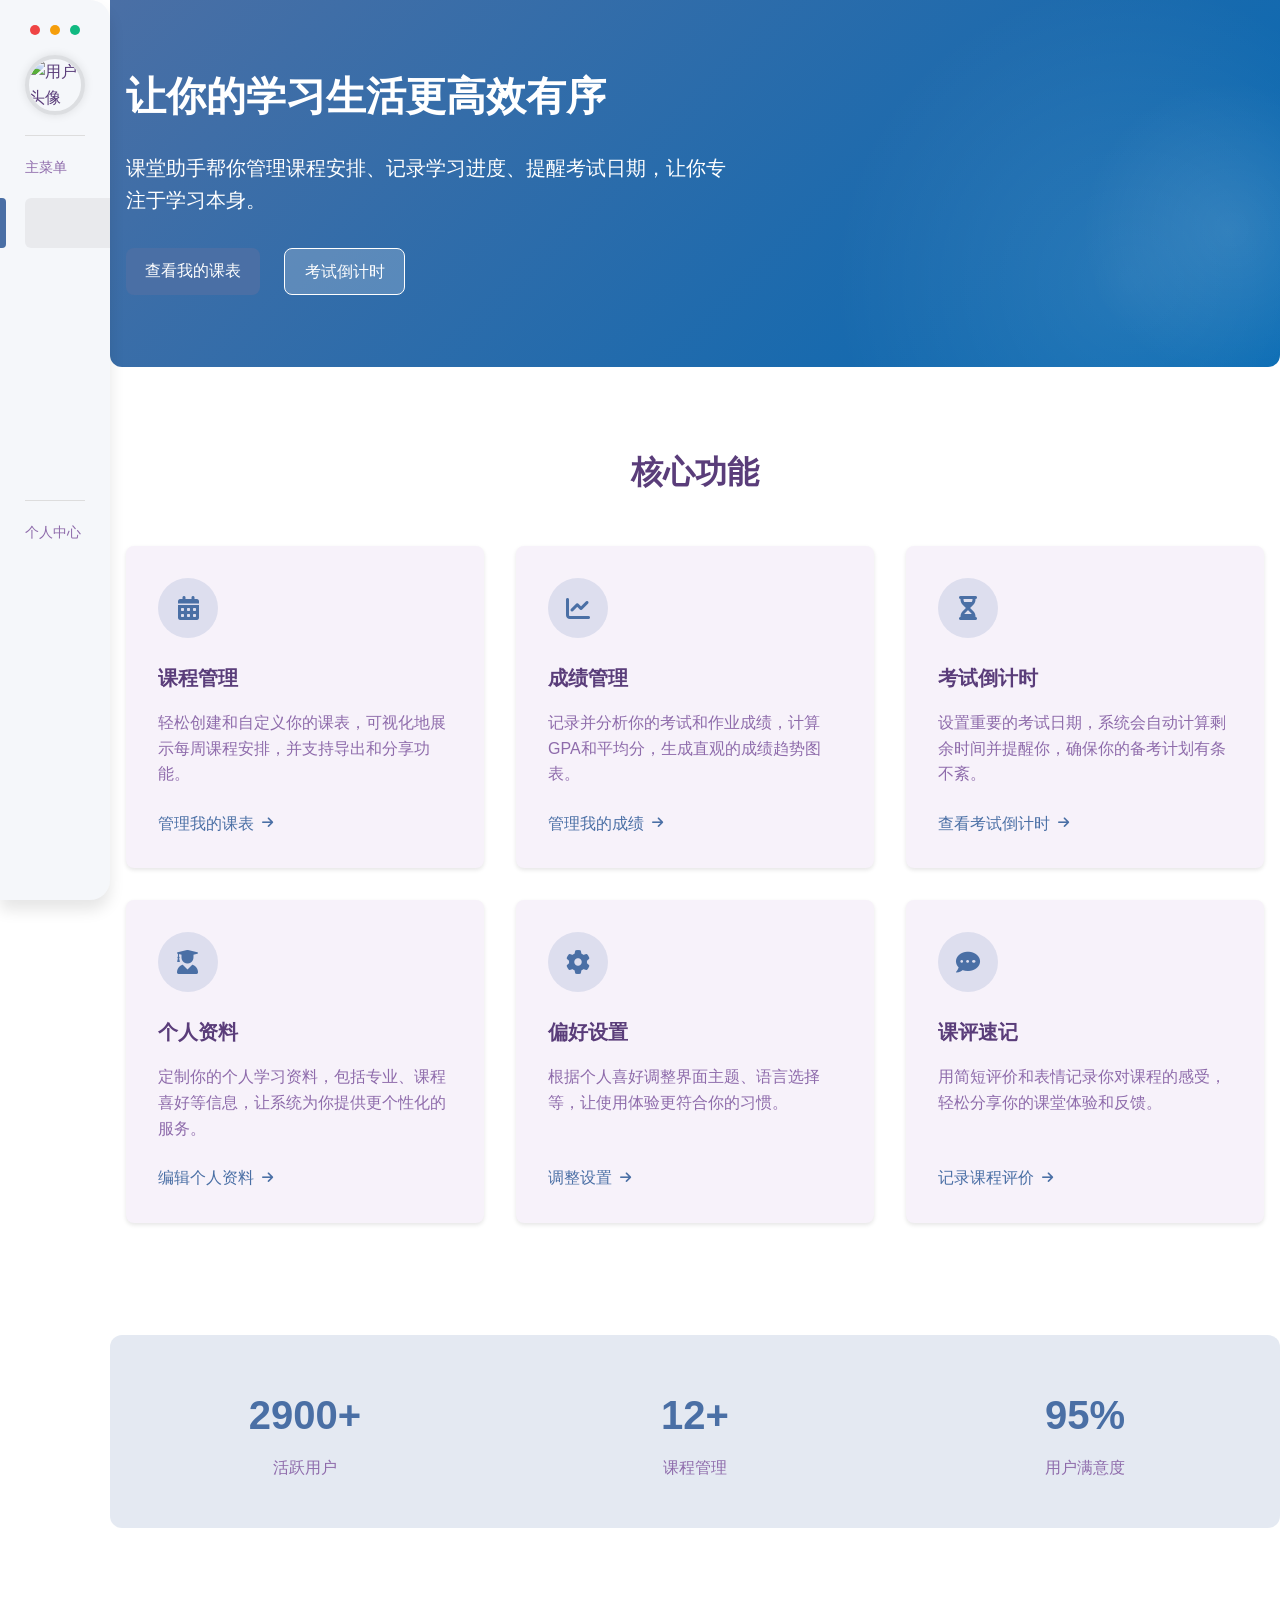
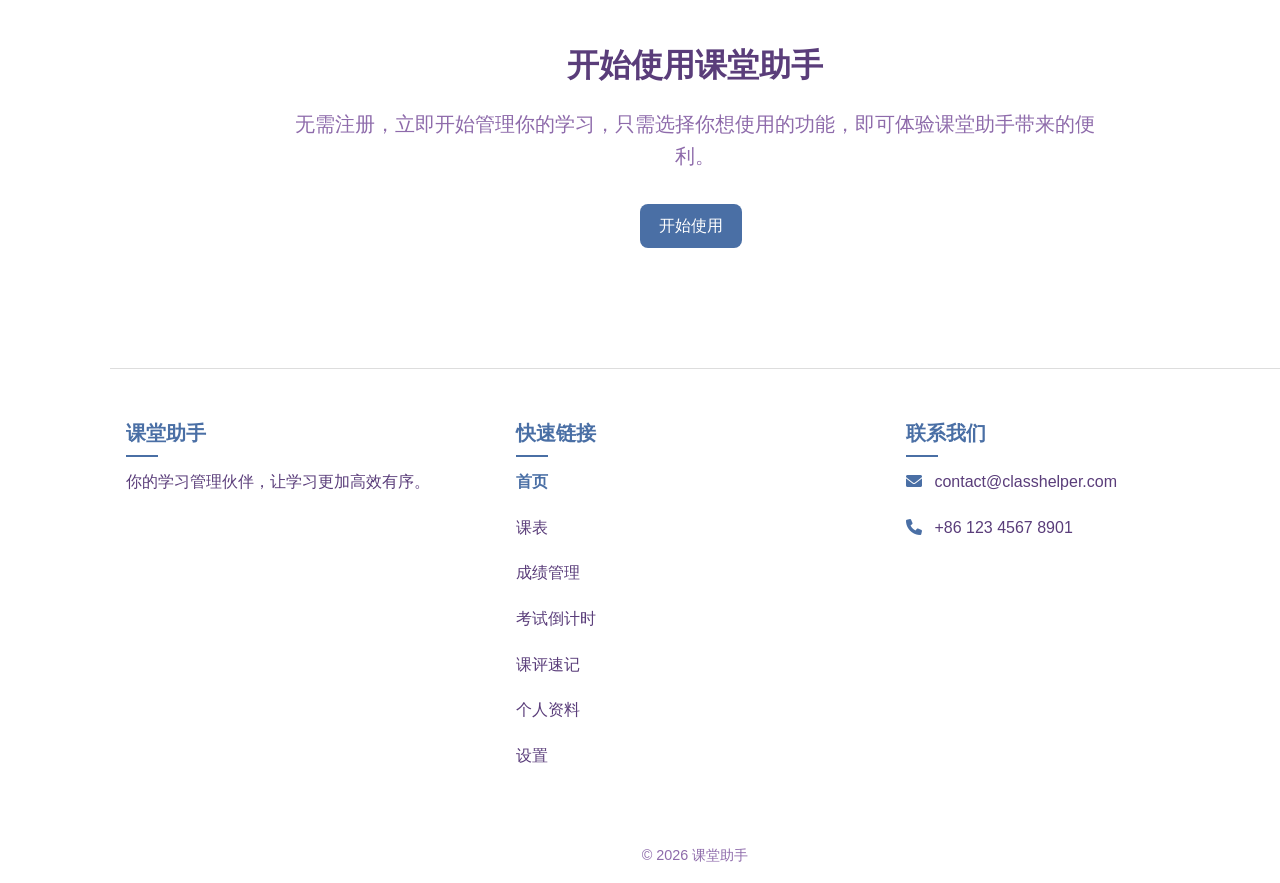
==== commit 48c4cd0f: "feat: 新增课程数据文件并优化HTML格式 新增 `schedule_data.js` 和 `schedule.json` 文件，包含课程、时间段和日期的详细数据。同时优化了 `footer.ht" ====
--- a/index.html
+++ b/index.html
@@ -330,7 +330,8 @@
               <a href="profile.html" class="feature-link">
                 编辑个人资料 <i class="fas fa-arrow-right"></i>
               </a>
-            </div>            <!-- 设置特性 -->
+            </div>
+            <!-- 设置特性 -->
             <div class="feature-card animate-on-scroll fade-up delay-100">
               <div class="feature-icon">
                 <i class="fas fa-cog"></i>
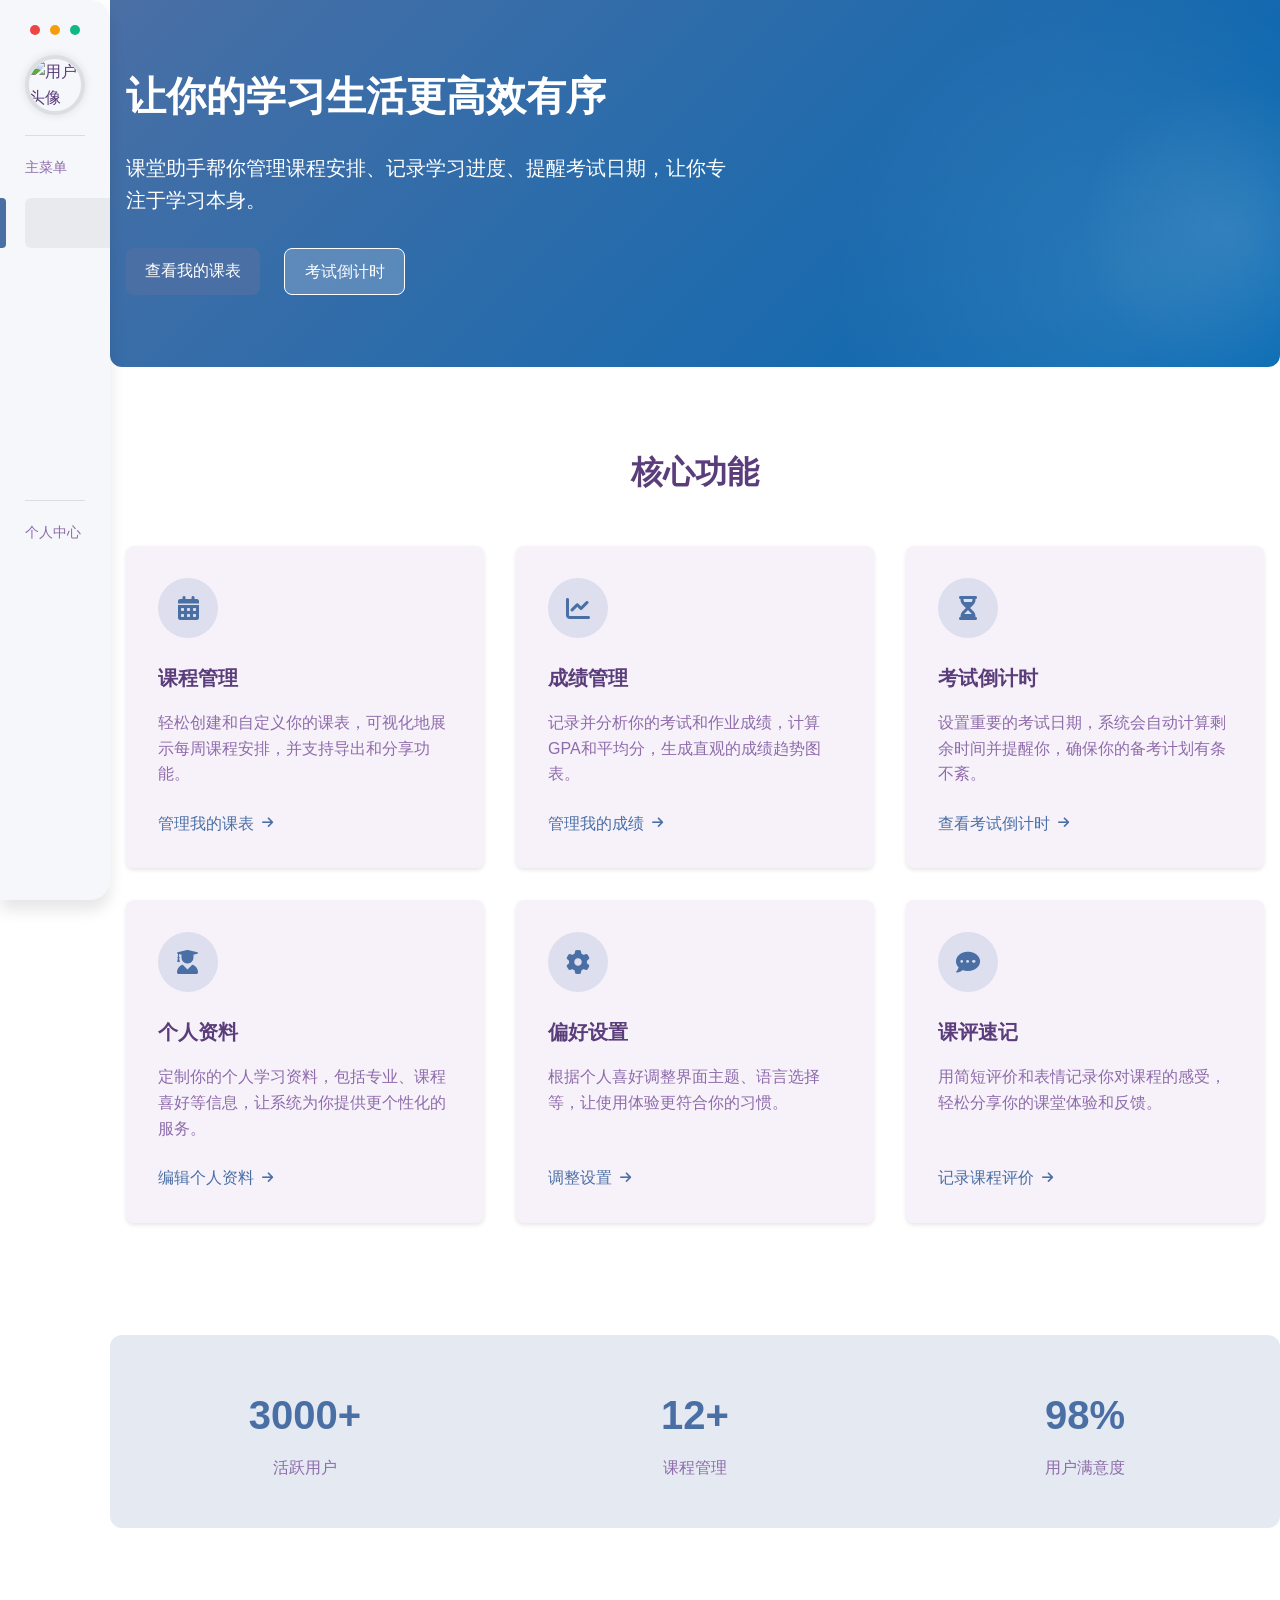
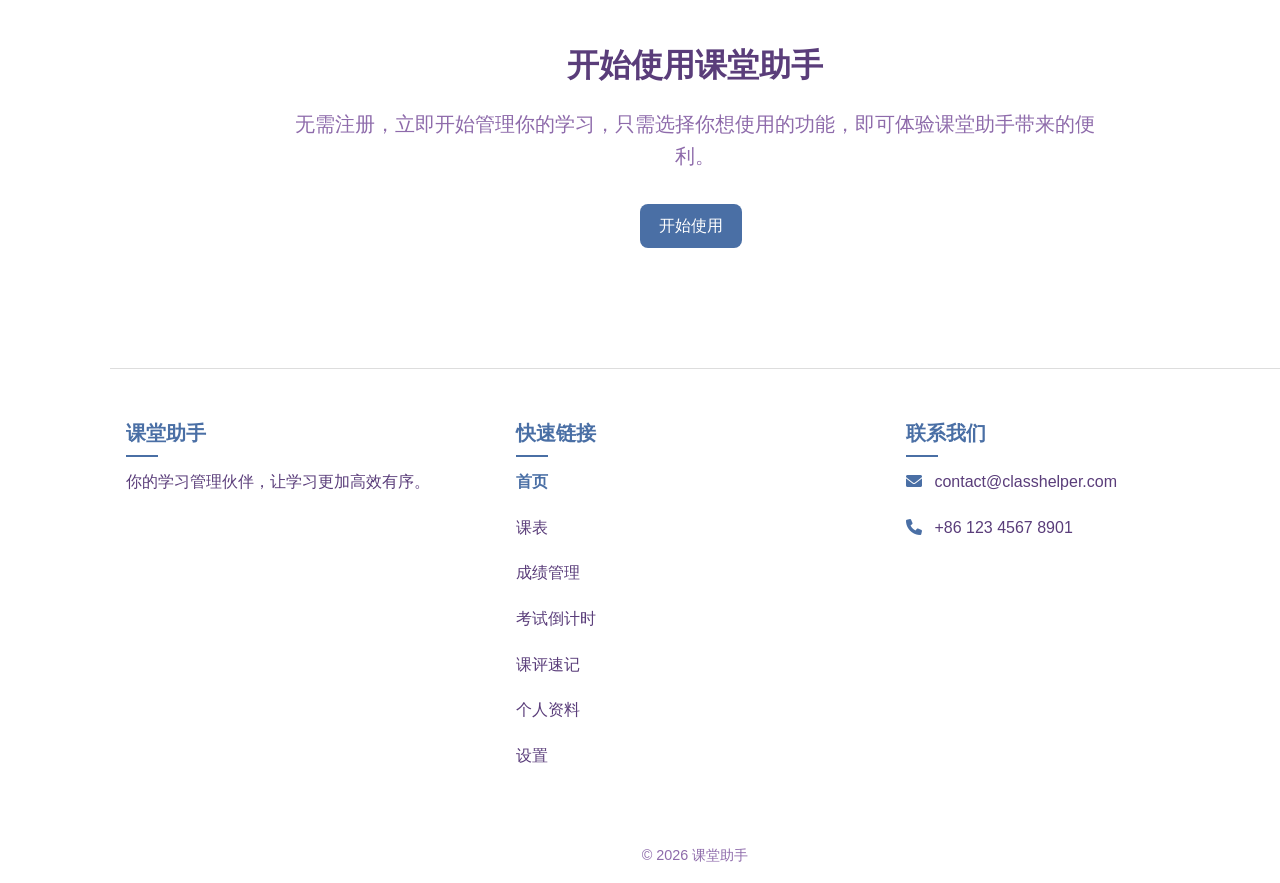
==== commit bbdd1683: "refactor: 将页面样式从HTML文件迁移到独立的CSS文件 将各个页面的内联样式迁移到独立的CSS文件中，以提高代码的可维护性和复用性。每个页面的样式现在位于`css/pages/`目录下对应" ====
--- a/index.html
+++ b/index.html
@@ -22,212 +22,8 @@
       href="https://cdn.jsdelivr.net/npm/remixicon@3.5.0/fonts/remixicon.css"
       rel="stylesheet"
     />
-    <style>
-      /* 首页特定样式 */
-      .hero-section {
-        background: linear-gradient(135deg, var(--primary-color), #0368b2);
-        color: white;
-        padding: 4rem 0;
-        margin-bottom: 3rem;
-        border-radius: 0 0 var(--border-radius-lg) var(--border-radius-lg);
-        position: relative;
-        overflow: hidden;
-      }
-
-      .hero-content {
-        max-width: 600px;
-        position: relative;
-        z-index: 2;
-      }
-
-      .hero-title {
-        font-size: 2.5rem;
-        font-weight: 700;
-        margin-bottom: 1.5rem;
-      }
-
-      .hero-text {
-        font-size: 1.25rem;
-        margin-bottom: 2rem;
-        opacity: 0.9;
-      }
-
-      .hero-buttons {
-        display: flex;
-        gap: 1rem;
-        flex-wrap: wrap;
-      }
-
-      .hero-decoration {
-        position: absolute;
-        right: -150px;
-        top: -20px;
-        width: 600px;
-        height: 600px;
-        background: radial-gradient(
-          circle,
-          rgba(255, 255, 255, 0.1) 0%,
-          rgba(255, 255, 255, 0) 70%
-        );
-        border-radius: 50%;
-        z-index: 1;
-      }
-
-      .hero-decoration::before {
-        content: "";
-        position: absolute;
-        right: 50px;
-        top: 100px;
-        width: 300px;
-        height: 300px;
-        background: radial-gradient(
-          circle,
-          rgba(255, 255, 255, 0.1) 0%,
-          rgba(255, 255, 255, 0) 70%
-        );
-        border-radius: 50%;
-      }
-
-      .features-section {
-        padding: 2rem 0 4rem;
-      }
-
-      .section-title {
-        text-align: center;
-        margin-bottom: 3rem;
-        font-size: 2rem;
-        font-weight: 700;
-      }
-
-      .features-grid {
-        display: grid;
-        grid-template-columns: repeat(auto-fill, minmax(300px, 1fr));
-        gap: 2rem;
-      }
-
-      .feature-card {
-        padding: 2rem;
-        border-radius: var(--border-radius);
-        background-color: var(--background-color);
-        box-shadow: var(--shadow);
-        display: flex;
-        flex-direction: column;
-        align-items: flex-start;
-        transition: transform 0.3s, box-shadow 0.3s;
-      }
-
-      .feature-card:hover {
-        transform: translateY(-5px);
-        box-shadow: var(--shadow-md);
-      }
-
-      .feature-icon {
-        width: 60px;
-        height: 60px;
-        background-color: var(--primary-light);
-        color: var(--primary-color);
-        display: flex;
-        align-items: center;
-        justify-content: center;
-        border-radius: 50%;
-        font-size: 1.5rem;
-        margin-bottom: 1.5rem;
-      }
-
-      .feature-title {
-        font-size: 1.25rem;
-        font-weight: 600;
-        margin-bottom: 1rem;
-      }
-
-      .feature-text {
-        color: var(--text-secondary);
-        margin-bottom: 1.5rem;
-      }
-
-      .feature-link {
-        margin-top: auto;
-        font-weight: 500;
-        display: flex;
-        align-items: center;
-        gap: 0.5rem;
-      }
-
-      .feature-link i {
-        font-size: 0.8rem;
-        transition: transform 0.3s;
-      }
-
-      .feature-link:hover i {
-        transform: translateX(3px);
-      }
-
-      .stats-section {
-        background-color: var(--primary-light);
-        padding: 3rem 0;
-        margin: 3rem 0;
-        border-radius: var(--border-radius-lg);
-      }
-
-      .stats-grid {
-        display: grid;
-        grid-template-columns: repeat(3, 1fr);
-        gap: 2rem;
-      }
-
-      .stat-item {
-        text-align: center;
-      }
-
-      .stat-number {
-        font-size: 2.5rem;
-        font-weight: 700;
-        color: var(--primary-color);
-        margin-bottom: 0.5rem;
-      }
-
-      .stat-label {
-        color: var(--text-secondary);
-        font-weight: 500;
-      }
-
-      .cta-section {
-        padding: 4rem 0;
-        text-align: center;
-      }
-
-      .cta-title {
-        font-size: 2rem;
-        margin-bottom: 1rem;
-      }
-
-      .cta-text {
-        color: var(--text-secondary);
-        font-size: 1.25rem;
-        max-width: 800px;
-        margin: 0 auto 2rem;
-      }
-
-      /* 响应式设计调整 */
-      @media (max-width: 768px) {
-        .hero-title {
-          font-size: 2rem;
-        }
-
-        .hero-text {
-          font-size: 1.1rem;
-        }
-
-        .stats-grid {
-          grid-template-columns: 1fr;
-          gap: 1rem;
-        }
-
-        .feature-card {
-          padding: 1.5rem;
-        }
-      }
-    </style>
+    <!-- 添加页面特定样式 -->
+    <link rel="stylesheet" href="css/pages/index.css" />
   </head>
   <body>
     <!-- 侧边栏导航 - 只保留容器元素 -->
--- a/css/pages/index.css
+++ b/css/pages/index.css
@@ -0,0 +1,204 @@
+/* 首页特定样式 */
+.hero-section {
+  background: linear-gradient(135deg, var(--primary-color), #0368b2);
+  color: white;
+  padding: 4rem 0;
+  margin-bottom: 3rem;
+  border-radius: 0 0 var(--border-radius-lg) var(--border-radius-lg);
+  position: relative;
+  overflow: hidden;
+}
+
+.hero-content {
+  max-width: 600px;
+  position: relative;
+  z-index: 2;
+}
+
+.hero-title {
+  font-size: 2.5rem;
+  font-weight: 700;
+  margin-bottom: 1.5rem;
+}
+
+.hero-text {
+  font-size: 1.25rem;
+  margin-bottom: 2rem;
+  opacity: 0.9;
+}
+
+.hero-buttons {
+  display: flex;
+  gap: 1rem;
+  flex-wrap: wrap;
+}
+
+.hero-decoration {
+  position: absolute;
+  right: -150px;
+  top: -20px;
+  width: 600px;
+  height: 600px;
+  background: radial-gradient(
+    circle,
+    rgba(255, 255, 255, 0.1) 0%,
+    rgba(255, 255, 255, 0) 70%
+  );
+  border-radius: 50%;
+  z-index: 1;
+}
+
+.hero-decoration::before {
+  content: "";
+  position: absolute;
+  right: 50px;
+  top: 100px;
+  width: 300px;
+  height: 300px;
+  background: radial-gradient(
+    circle,
+    rgba(255, 255, 255, 0.1) 0%,
+    rgba(255, 255, 255, 0) 70%
+  );
+  border-radius: 50%;
+}
+
+.features-section {
+  padding: 2rem 0 4rem;
+}
+
+.section-title {
+  text-align: center;
+  margin-bottom: 3rem;
+  font-size: 2rem;
+  font-weight: 700;
+}
+
+.features-grid {
+  display: grid;
+  grid-template-columns: repeat(auto-fill, minmax(300px, 1fr));
+  gap: 2rem;
+}
+
+.feature-card {
+  padding: 2rem;
+  border-radius: var(--border-radius);
+  background-color: var(--background-color);
+  box-shadow: var(--shadow);
+  display: flex;
+  flex-direction: column;
+  align-items: flex-start;
+  transition: transform 0.3s, box-shadow 0.3s;
+}
+
+.feature-card:hover {
+  transform: translateY(-5px);
+  box-shadow: var(--shadow-md);
+}
+
+.feature-icon {
+  width: 60px;
+  height: 60px;
+  background-color: var(--primary-light);
+  color: var(--primary-color);
+  display: flex;
+  align-items: center;
+  justify-content: center;
+  border-radius: 50%;
+  font-size: 1.5rem;
+  margin-bottom: 1.5rem;
+}
+
+.feature-title {
+  font-size: 1.25rem;
+  font-weight: 600;
+  margin-bottom: 1rem;
+}
+
+.feature-text {
+  color: var(--text-secondary);
+  margin-bottom: 1.5rem;
+}
+
+.feature-link {
+  margin-top: auto;
+  font-weight: 500;
+  display: flex;
+  align-items: center;
+  gap: 0.5rem;
+}
+
+.feature-link i {
+  font-size: 0.8rem;
+  transition: transform 0.3s;
+}
+
+.feature-link:hover i {
+  transform: translateX(3px);
+}
+
+.stats-section {
+  background-color: var(--primary-light);
+  padding: 3rem 0;
+  margin: 3rem 0;
+  border-radius: var(--border-radius-lg);
+}
+
+.stats-grid {
+  display: grid;
+  grid-template-columns: repeat(3, 1fr);
+  gap: 2rem;
+}
+
+.stat-item {
+  text-align: center;
+}
+
+.stat-number {
+  font-size: 2.5rem;
+  font-weight: 700;
+  color: var(--primary-color);
+  margin-bottom: 0.5rem;
+}
+
+.stat-label {
+  color: var(--text-secondary);
+  font-weight: 500;
+}
+
+.cta-section {
+  padding: 4rem 0;
+  text-align: center;
+}
+
+.cta-title {
+  font-size: 2rem;
+  margin-bottom: 1rem;
+}
+
+.cta-text {
+  color: var(--text-secondary);
+  font-size: 1.25rem;
+  max-width: 800px;
+  margin: 0 auto 2rem;
+}
+
+/* 响应式设计调整 */
+@media (max-width: 768px) {
+  .hero-title {
+    font-size: 2rem;
+  }
+
+  .hero-text {
+    font-size: 1.1rem;
+  }
+
+  .stats-grid {
+    grid-template-columns: 1fr;
+    gap: 1rem;
+  }
+
+  .feature-card {
+    padding: 1.5rem;
+  }
+}
